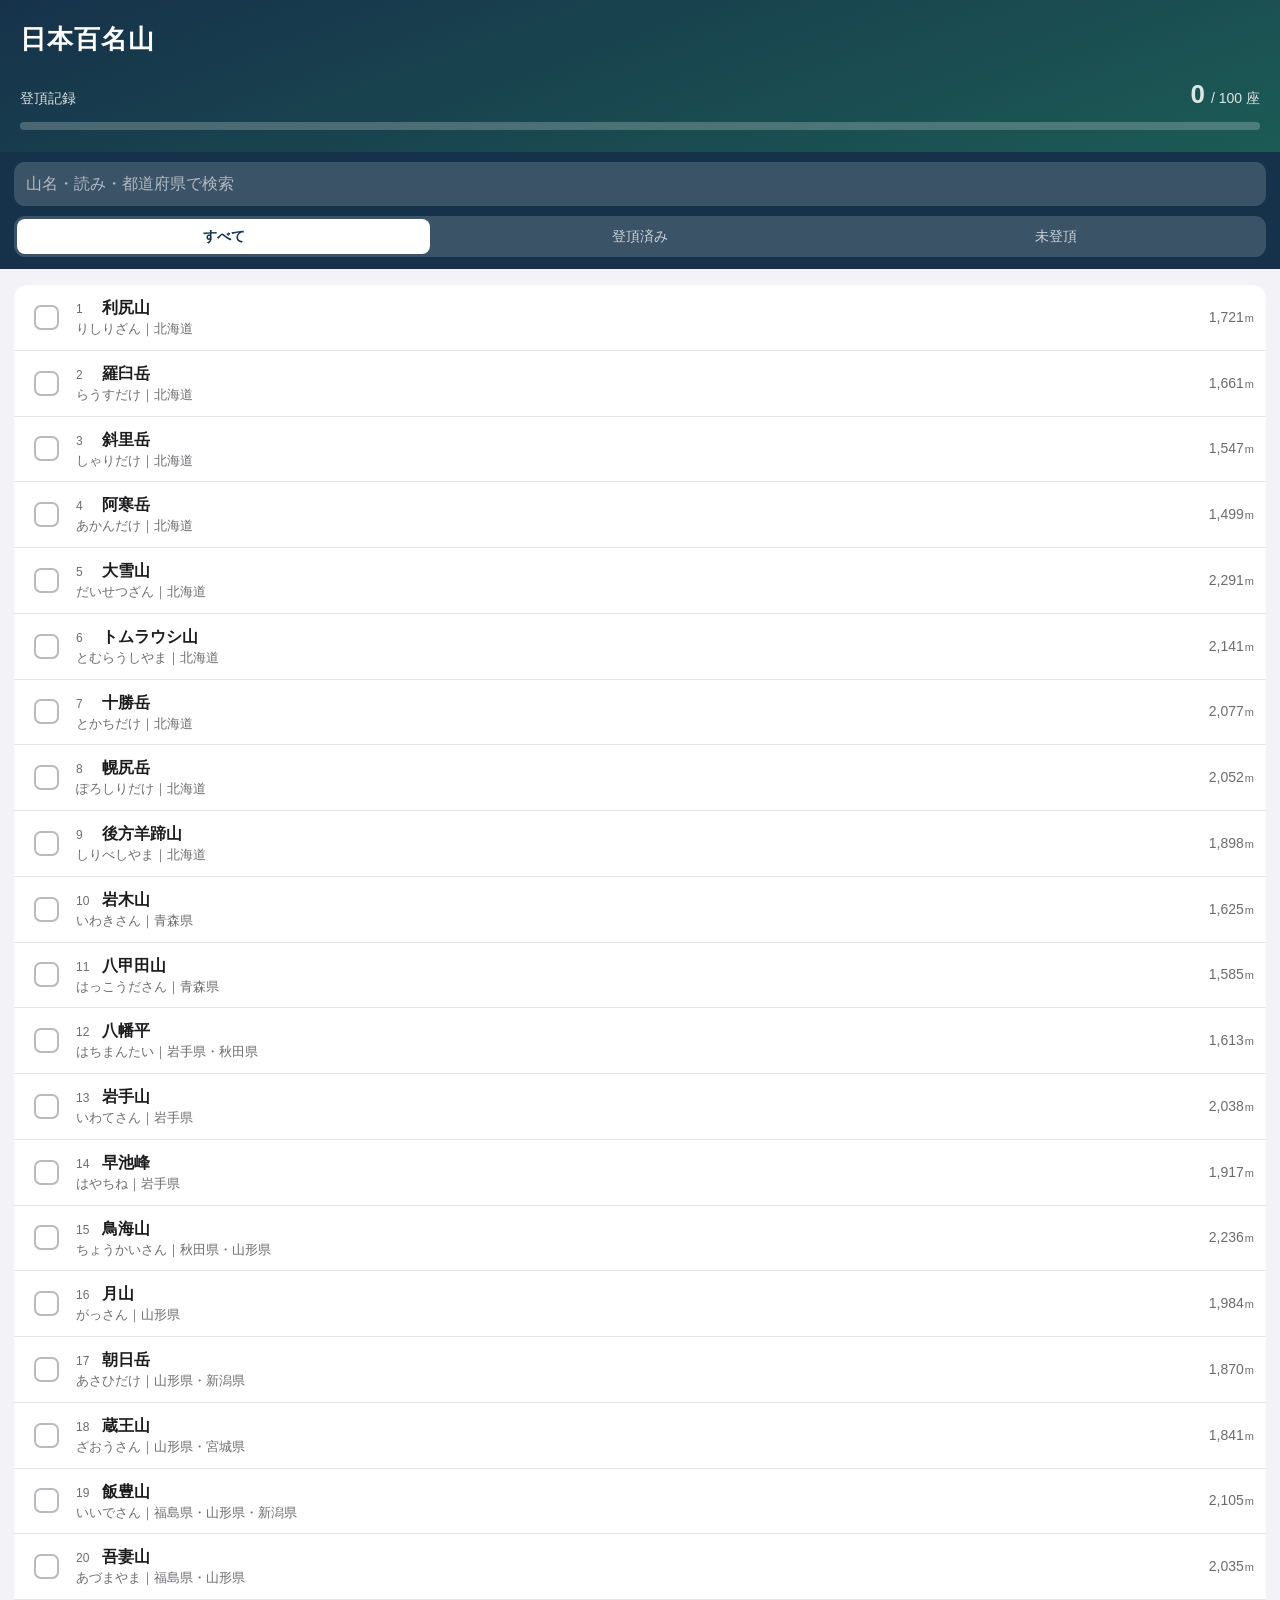
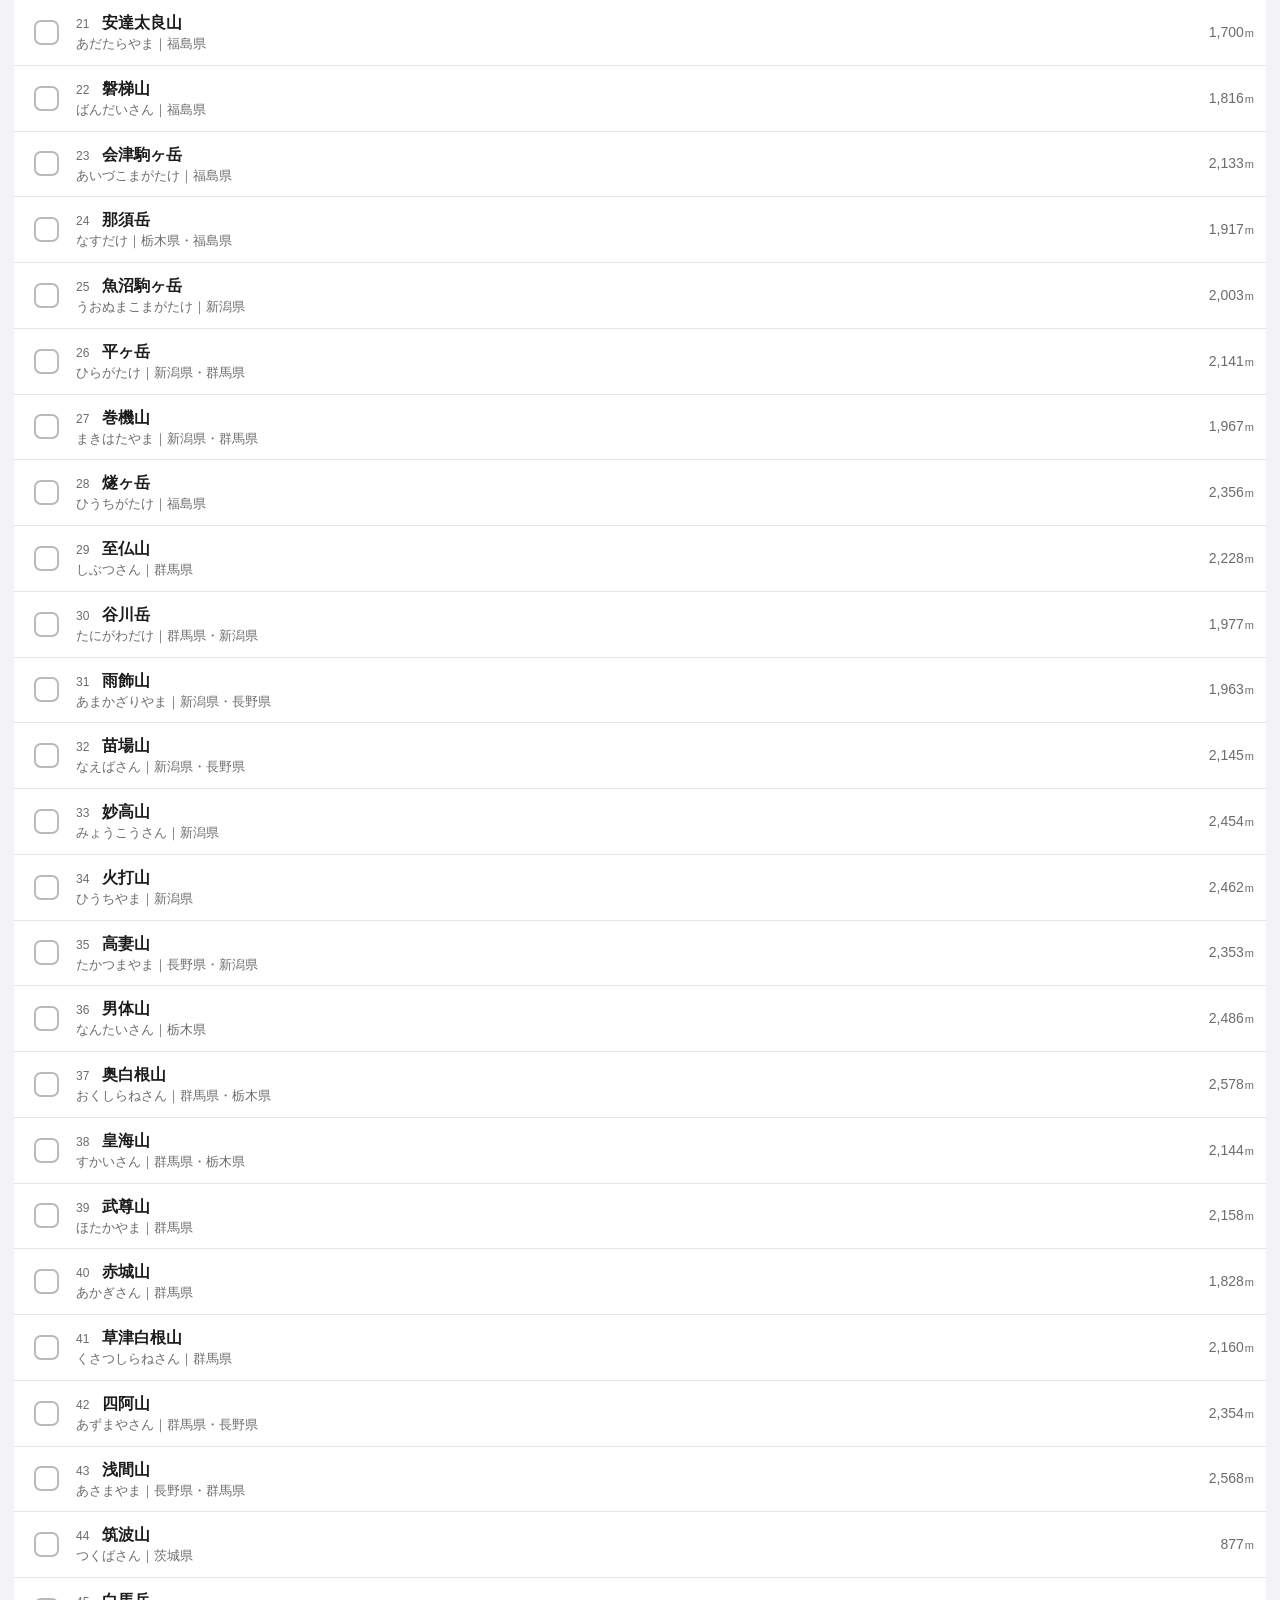
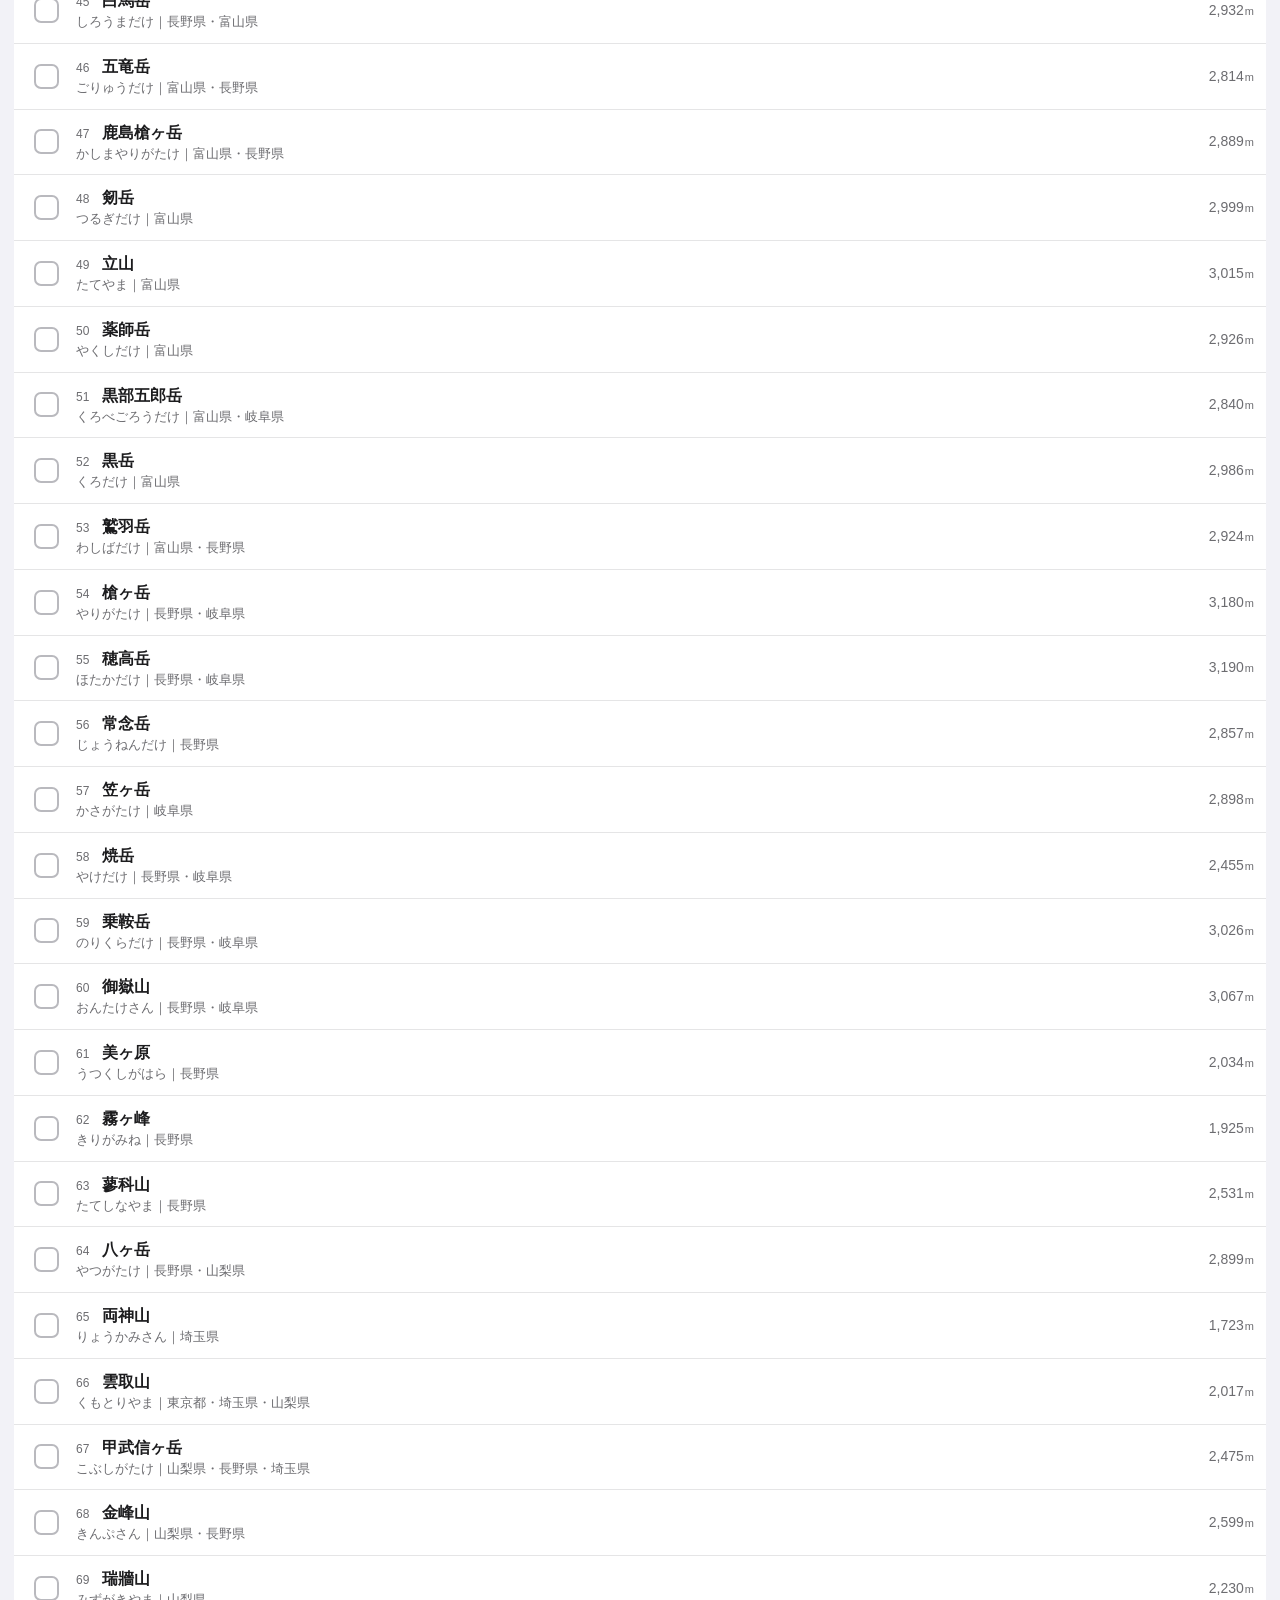
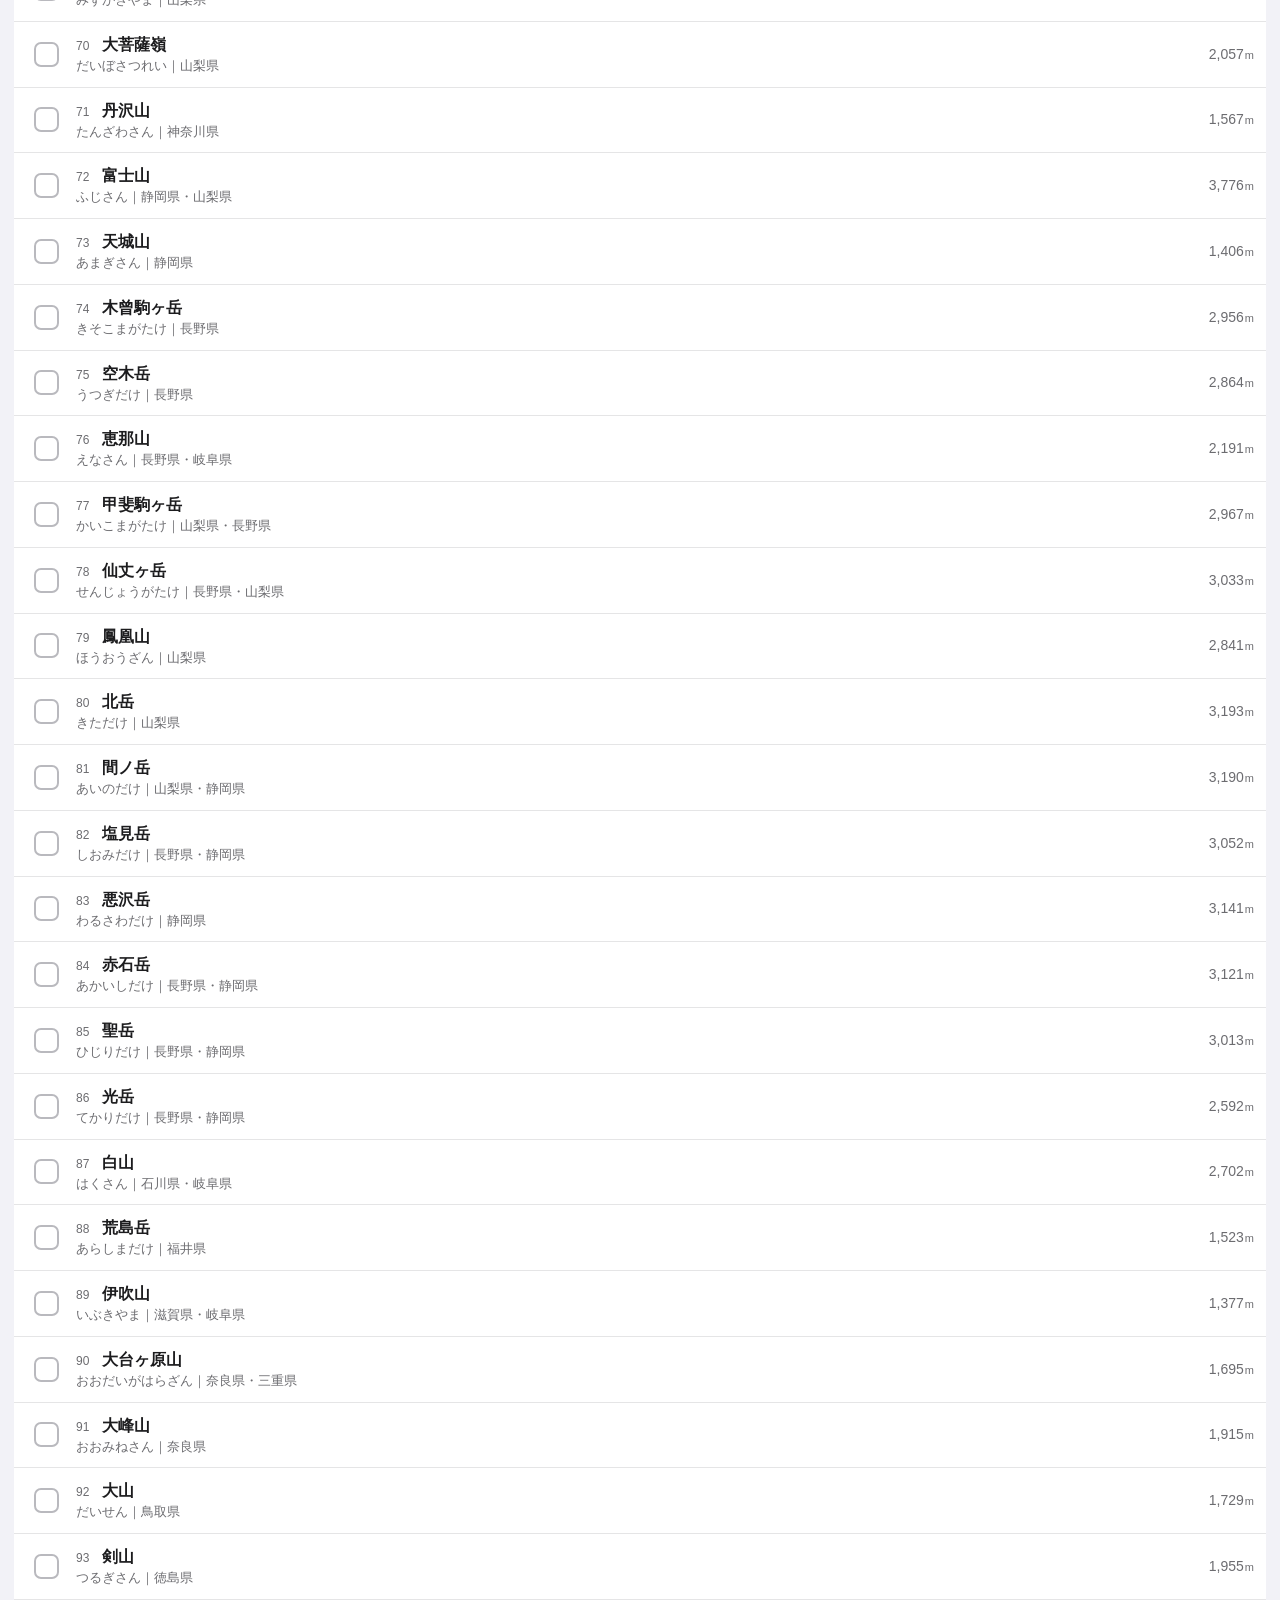
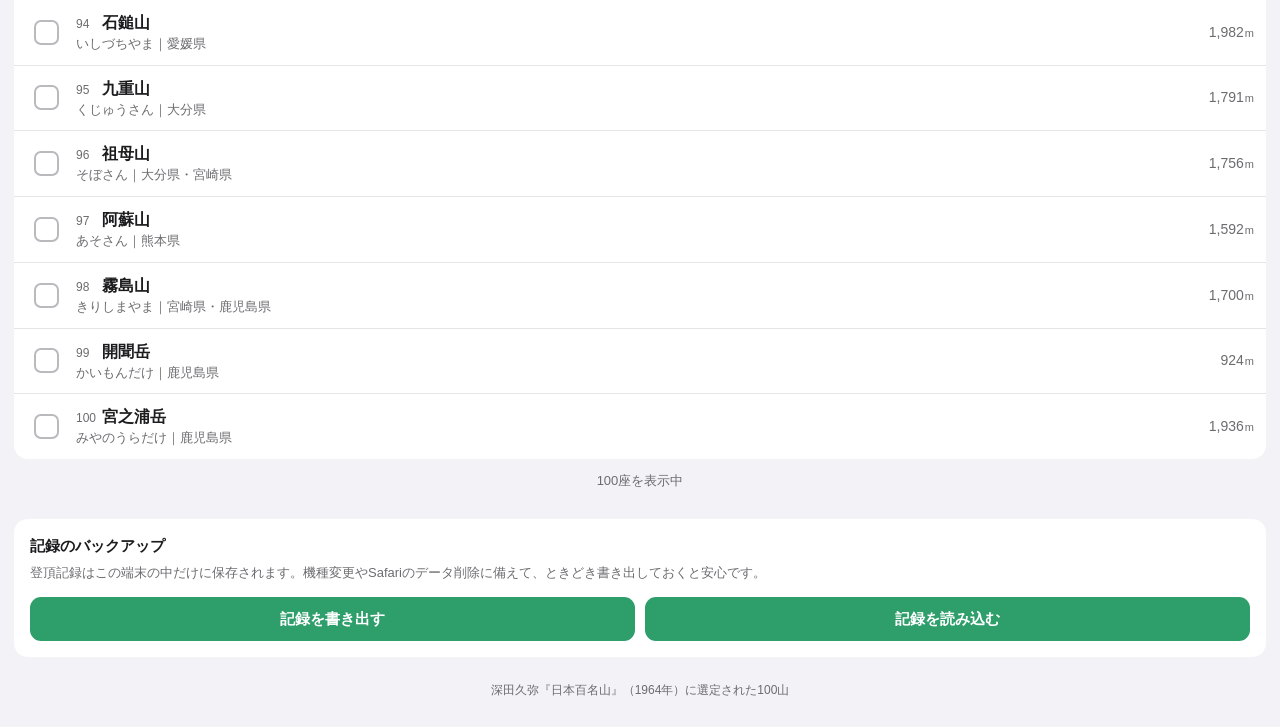
==== docs/index.html @ 5527e436 "Web版(PWA)を追加 — Windowsのみでビルド・iPhoneのホーム画面に追加可能 Mac/Xcodeなしで iPhone にインストールできるよう、iOS版と同等の機能を 持つ PWA を" ====
<!doctype html>
<html lang="ja">
<head>
<meta charset="utf-8">
<meta name="viewport" content="width=device-width, initial-scale=1, viewport-fit=cover">
<title>日本百名山</title>
<meta name="description" content="日本百名山の一覧と登頂記録">
<meta name="theme-color" content="#16324a">

<link rel="manifest" href="./manifest.webmanifest">
<link rel="icon" href="./icons/icon-192.png">
<link rel="apple-touch-icon" href="./icons/icon-180.png">
<meta name="apple-mobile-web-app-capable" content="yes">
<meta name="mobile-web-app-capable" content="yes">
<meta name="apple-mobile-web-app-status-bar-style" content="default">
<meta name="apple-mobile-web-app-title" content="百名山">

<link rel="stylesheet" href="./styles.css">
</head>
<body>

<header class="hero">
  <h1>日本百名山</h1>
  <div class="progress">
    <div class="progress-line">
      <span class="progress-label">登頂記録</span>
      <span class="progress-count"><strong id="visitedCount">0</strong> / <span id="totalCount">100</span> 座</span>
    </div>
    <div class="bar"><div class="bar-fill" id="barFill"></div></div>
  </div>
</header>

<div class="toolbar">
  <input type="search" id="search" placeholder="山名・読み・都道府県で検索" autocomplete="off" autocorrect="off" spellcheck="false" aria-label="検索">
  <div class="segmented" role="tablist" aria-label="表示の絞り込み">
    <button role="tab" data-filter="all" class="on" aria-selected="true">すべて</button>
    <button role="tab" data-filter="visited" aria-selected="false">登頂済み</button>
    <button role="tab" data-filter="unvisited" aria-selected="false">未登頂</button>
  </div>
</div>

<main>
  <ul id="list" class="list"></ul>
  <p id="empty" class="empty" hidden>該当する山がありません</p>
  <p id="count" class="count"></p>

  <section class="backup">
    <h2>記録のバックアップ</h2>
    <p>登頂記録はこの端末の中だけに保存されます。機種変更やSafariのデータ削除に備えて、ときどき書き出しておくと安心です。</p>
    <div class="backup-buttons">
      <button id="export" class="btn">記録を書き出す</button>
      <button id="importBtn" class="btn">記録を読み込む</button>
      <input type="file" id="importFile" accept="application/json,.json" hidden>
    </div>
  </section>

  <footer class="foot">深田久弥『日本百名山』（1964年）に選定された100山</footer>
</main>

<dialog id="detail" class="sheet">
  <div class="sheet-head">
    <h2 id="dName"></h2>
    <button id="dClose" class="close" aria-label="閉じる">✕</button>
  </div>
  <button id="dToggle" class="visit-toggle">
    <span class="box" aria-hidden="true"></span>
    <span class="visit-text">登頂済みにする</span>
  </button>
  <dl id="dInfo" class="info"></dl>
</dialog>

<script src="./app.js"></script>
</body>
</html>
---- docs/styles.css ----
:root {
  --navy: #16324a;
  --teal: #1c5b55;
  --green: #2e9e6b;
  --bg: #f2f2f7;
  --card: #ffffff;
  --text: #1c1c1e;
  --sub: #6c6c70;
  --line: rgba(60, 60, 67, 0.13);
  --safe-l: env(safe-area-inset-left);
  --safe-r: env(safe-area-inset-right);
}

@media (prefers-color-scheme: dark) {
  :root {
    --bg: #000000;
    --card: #1c1c1e;
    --text: #f2f2f7;
    --sub: #98989f;
    --line: rgba(84, 84, 88, 0.5);
  }
}

* { box-sizing: border-box; }

html { background: var(--navy); }

body {
  margin: 0;
  background: var(--bg);
  color: var(--text);
  font-family: -apple-system, BlinkMacSystemFont, "Hiragino Sans",
               "Hiragino Kaku Gothic ProN", "Yu Gothic", Meiryo, sans-serif;
  font-size: 16px;
  line-height: 1.5;
  -webkit-tap-highlight-color: transparent;
  -webkit-text-size-adjust: 100%;
}

button, input { font: inherit; color: inherit; }
button { cursor: pointer; }

/* ---------- ヘッダー ---------- */

.hero {
  background: linear-gradient(160deg, var(--navy), var(--teal));
  color: #fff;
  padding: 20px calc(20px + var(--safe-r)) 22px calc(20px + var(--safe-l));
}

.hero h1 {
  margin: 0 0 16px;
  font-size: 26px;
  font-weight: 700;
  letter-spacing: 0.04em;
}

.progress-line {
  display: flex;
  align-items: baseline;
  justify-content: space-between;
  margin-bottom: 8px;
}

.progress-label { font-size: 14px; opacity: 0.85; }
.progress-count { font-size: 14px; opacity: 0.85; font-variant-numeric: tabular-nums; }
.progress-count strong { font-size: 26px; font-weight: 700; opacity: 1; margin-right: 2px; }

.bar {
  height: 8px;
  border-radius: 99px;
  background: rgba(255, 255, 255, 0.22);
  overflow: hidden;
}

.bar-fill {
  height: 100%;
  width: 0;
  border-radius: 99px;
  background: #55d6a0;
  transition: width 0.35s ease;
}

/* ---------- 検索・絞り込み ---------- */

.toolbar {
  position: sticky;
  top: 0;
  z-index: 10;
  background: var(--navy);
  padding: 10px calc(14px + var(--safe-r)) 12px calc(14px + var(--safe-l));
  display: grid;
  gap: 10px;
}

#search {
  width: 100%;
  padding: 10px 12px;
  border: 0;
  border-radius: 11px;
  background: rgba(255, 255, 255, 0.16);
  color: #fff;
  -webkit-appearance: none;
  appearance: none;
}

#search::placeholder { color: rgba(255, 255, 255, 0.6); }
#search:focus { outline: 2px solid rgba(255, 255, 255, 0.5); }
#search::-webkit-search-cancel-button { filter: invert(1) opacity(0.7); }

.segmented {
  display: grid;
  grid-template-columns: repeat(3, 1fr);
  gap: 3px;
  padding: 3px;
  border-radius: 11px;
  background: rgba(255, 255, 255, 0.16);
}

.segmented button {
  padding: 7px 4px;
  border: 0;
  border-radius: 8px;
  background: transparent;
  color: rgba(255, 255, 255, 0.75);
  font-size: 14px;
  transition: background 0.15s, color 0.15s;
}

.segmented button.on {
  background: #fff;
  color: var(--navy);
  font-weight: 600;
}

/* ---------- 一覧 ---------- */

main {
  padding: 16px calc(14px + var(--safe-r)) calc(28px + env(safe-area-inset-bottom)) calc(14px + var(--safe-l));
}

.list {
  margin: 0;
  padding: 0;
  list-style: none;
  background: var(--card);
  border-radius: 14px;
  overflow: hidden;
}

.row {
  display: flex;
  align-items: center;
  gap: 10px;
  padding-left: 12px;
  border-top: 0.5px solid var(--line);
}

.row:first-child { border-top: 0; }

.check {
  flex: none;
  width: 40px;
  height: 44px;
  display: grid;
  place-items: center;
  border: 0;
  background: none;
  padding: 0;
}

.check .box {
  width: 25px;
  height: 25px;
  border-radius: 7px;
  border: 2px solid #b9b9be;
  transition: background 0.15s, border-color 0.15s;
}

.check[aria-pressed="true"] .box {
  background: var(--green) url("data:image/svg+xml,%3Csvg xmlns='http://www.w3.org/2000/svg' viewBox='0 0 24 24' fill='none' stroke='white' stroke-width='3.4' stroke-linecap='round' stroke-linejoin='round'%3E%3Cpath d='M4.5 12.5l5 5 10-10'/%3E%3C/svg%3E") center / 17px no-repeat;
  border-color: var(--green);
}

.info-btn {
  flex: 1;
  min-width: 0;
  display: flex;
  align-items: center;
  gap: 10px;
  padding: 11px 12px 11px 0;
  border: 0;
  background: none;
  text-align: left;
}

.info-btn:active { background: var(--line); }

.names { flex: 1; min-width: 0; }

.name {
  font-size: 16px;
  font-weight: 600;
  white-space: nowrap;
  overflow: hidden;
  text-overflow: ellipsis;
}

.no {
  display: inline-block;
  min-width: 2.2em;
  color: var(--sub);
  font-size: 12px;
  font-weight: 400;
  font-variant-numeric: tabular-nums;
}

.sub {
  font-size: 12.5px;
  color: var(--sub);
  white-space: nowrap;
  overflow: hidden;
  text-overflow: ellipsis;
}

.elev {
  flex: none;
  font-size: 14px;
  color: var(--sub);
  font-variant-numeric: tabular-nums;
}

.elev small { font-size: 11px; margin-left: 1px; }

.row.done .name { color: var(--green); }

.count, .empty {
  margin: 12px 4px 0;
  font-size: 13px;
  color: var(--sub);
  text-align: center;
}

/* ---------- バックアップ ---------- */

.backup {
  margin-top: 28px;
  padding: 16px;
  background: var(--card);
  border-radius: 14px;
}

.backup h2 { margin: 0 0 6px; font-size: 15px; }
.backup p { margin: 0 0 14px; font-size: 13px; color: var(--sub); }

.backup-buttons { display: flex; gap: 10px; flex-wrap: wrap; }

.btn {
  flex: 1;
  min-width: 140px;
  padding: 11px 14px;
  border: 0;
  border-radius: 11px;
  background: var(--green);
  color: #fff;
  font-size: 15px;
  font-weight: 600;
}

.btn:active { opacity: 0.75; }

.foot {
  margin: 24px 4px 0;
  font-size: 12px;
  color: var(--sub);
  text-align: center;
}

/* ---------- 詳細シート ---------- */

.sheet {
  width: min(440px, calc(100vw - 32px));
  padding: 20px;
  border: 0;
  border-radius: 18px;
  background: var(--card);
  color: var(--text);
}

.sheet::backdrop { background: rgba(0, 0, 0, 0.45); }

.sheet-head {
  display: flex;
  align-items: flex-start;
  gap: 12px;
  margin-bottom: 16px;
}

.sheet-head h2 { margin: 0; font-size: 22px; flex: 1; }

.close {
  flex: none;
  width: 32px;
  height: 32px;
  border: 0;
  border-radius: 50%;
  background: var(--line);
  color: var(--sub);
  font-size: 14px;
  line-height: 1;
}

.visit-toggle {
  width: 100%;
  display: flex;
  align-items: center;
  gap: 10px;
  padding: 13px 14px;
  margin-bottom: 18px;
  border: 2px solid var(--line);
  border-radius: 12px;
  background: none;
  font-size: 16px;
  font-weight: 600;
}

.visit-toggle .box {
  width: 25px;
  height: 25px;
  flex: none;
  border-radius: 7px;
  border: 2px solid #b9b9be;
}

.visit-toggle[aria-pressed="true"] {
  border-color: var(--green);
  color: var(--green);
}

.visit-toggle[aria-pressed="true"] .box {
  background: var(--green) url("data:image/svg+xml,%3Csvg xmlns='http://www.w3.org/2000/svg' viewBox='0 0 24 24' fill='none' stroke='white' stroke-width='3.4' stroke-linecap='round' stroke-linejoin='round'%3E%3Cpath d='M4.5 12.5l5 5 10-10'/%3E%3C/svg%3E") center / 17px no-repeat;
  border-color: var(--green);
}

.info { margin: 0; }

.info div {
  display: flex;
  justify-content: space-between;
  gap: 16px;
  padding: 10px 0;
  border-top: 0.5px solid var(--line);
}

.info dt { color: var(--sub); font-size: 14px; flex: none; }
.info dd { margin: 0; text-align: right; font-size: 15px; }
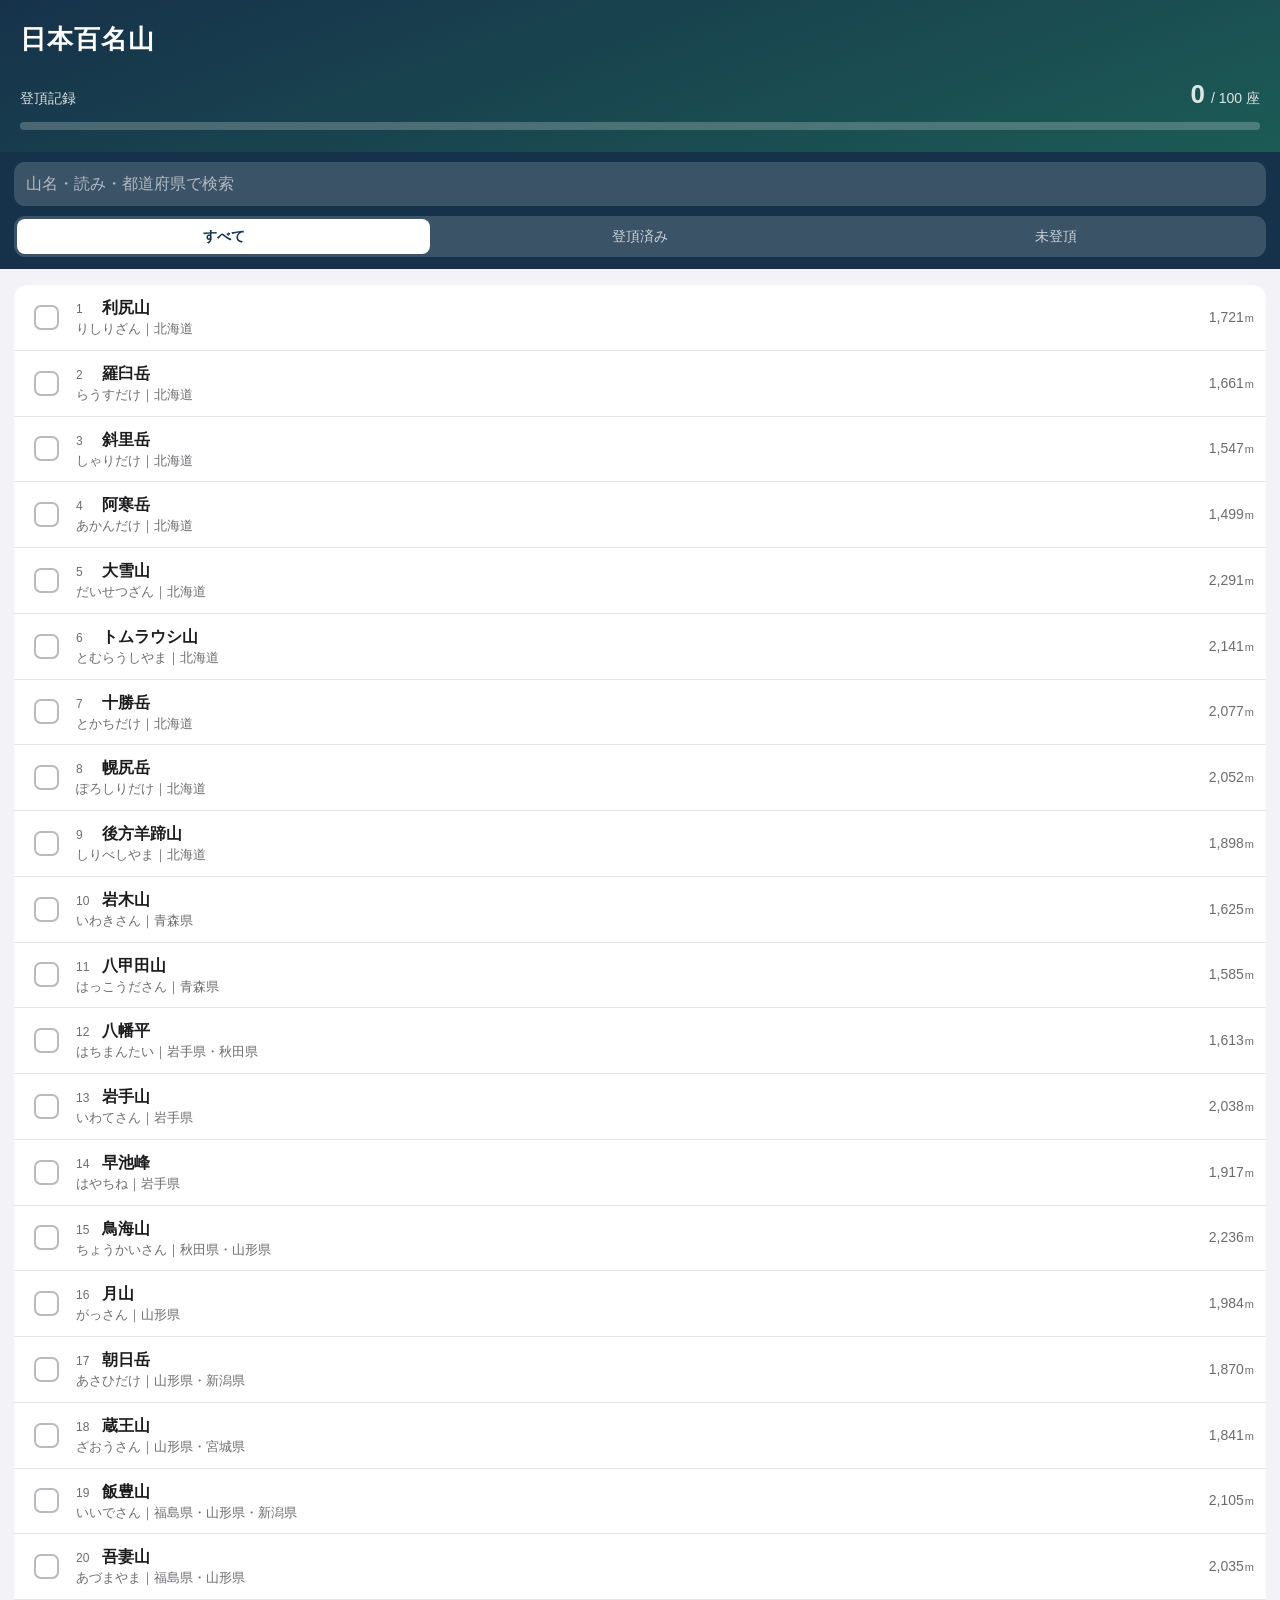
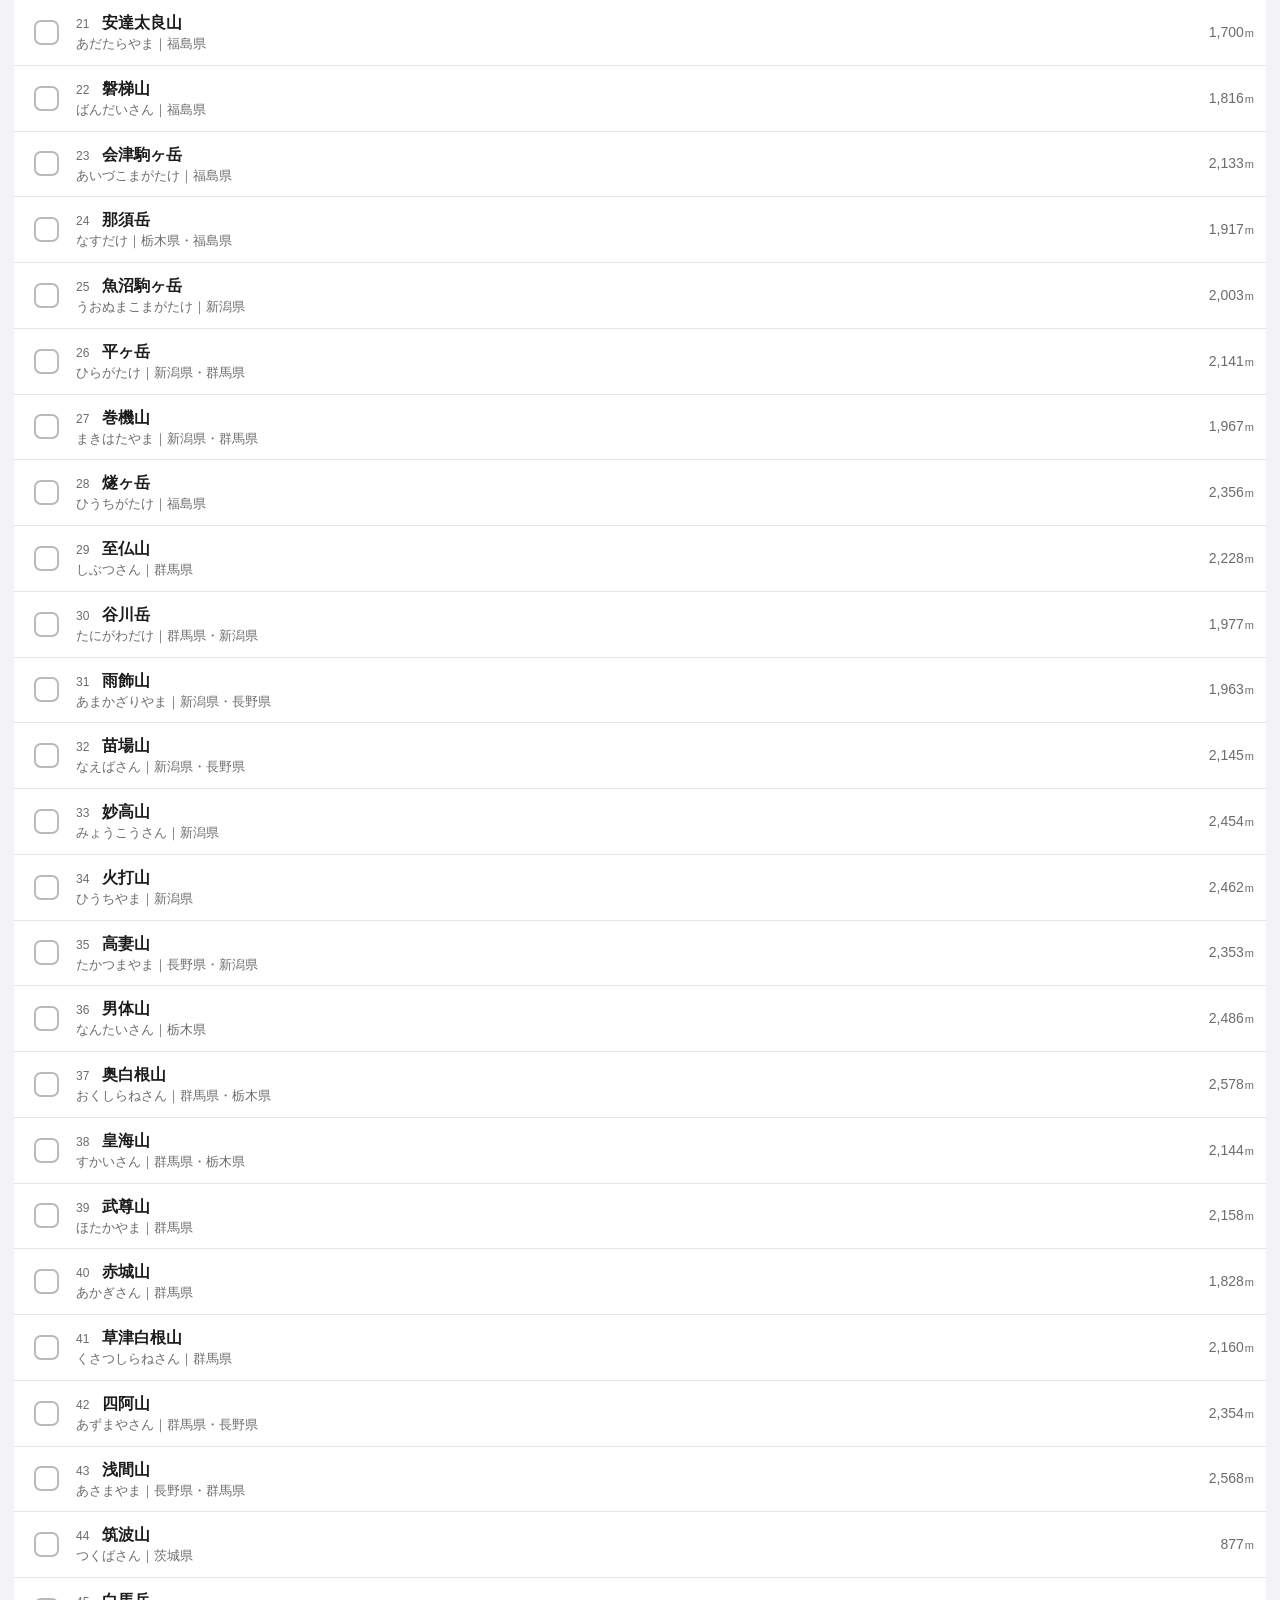
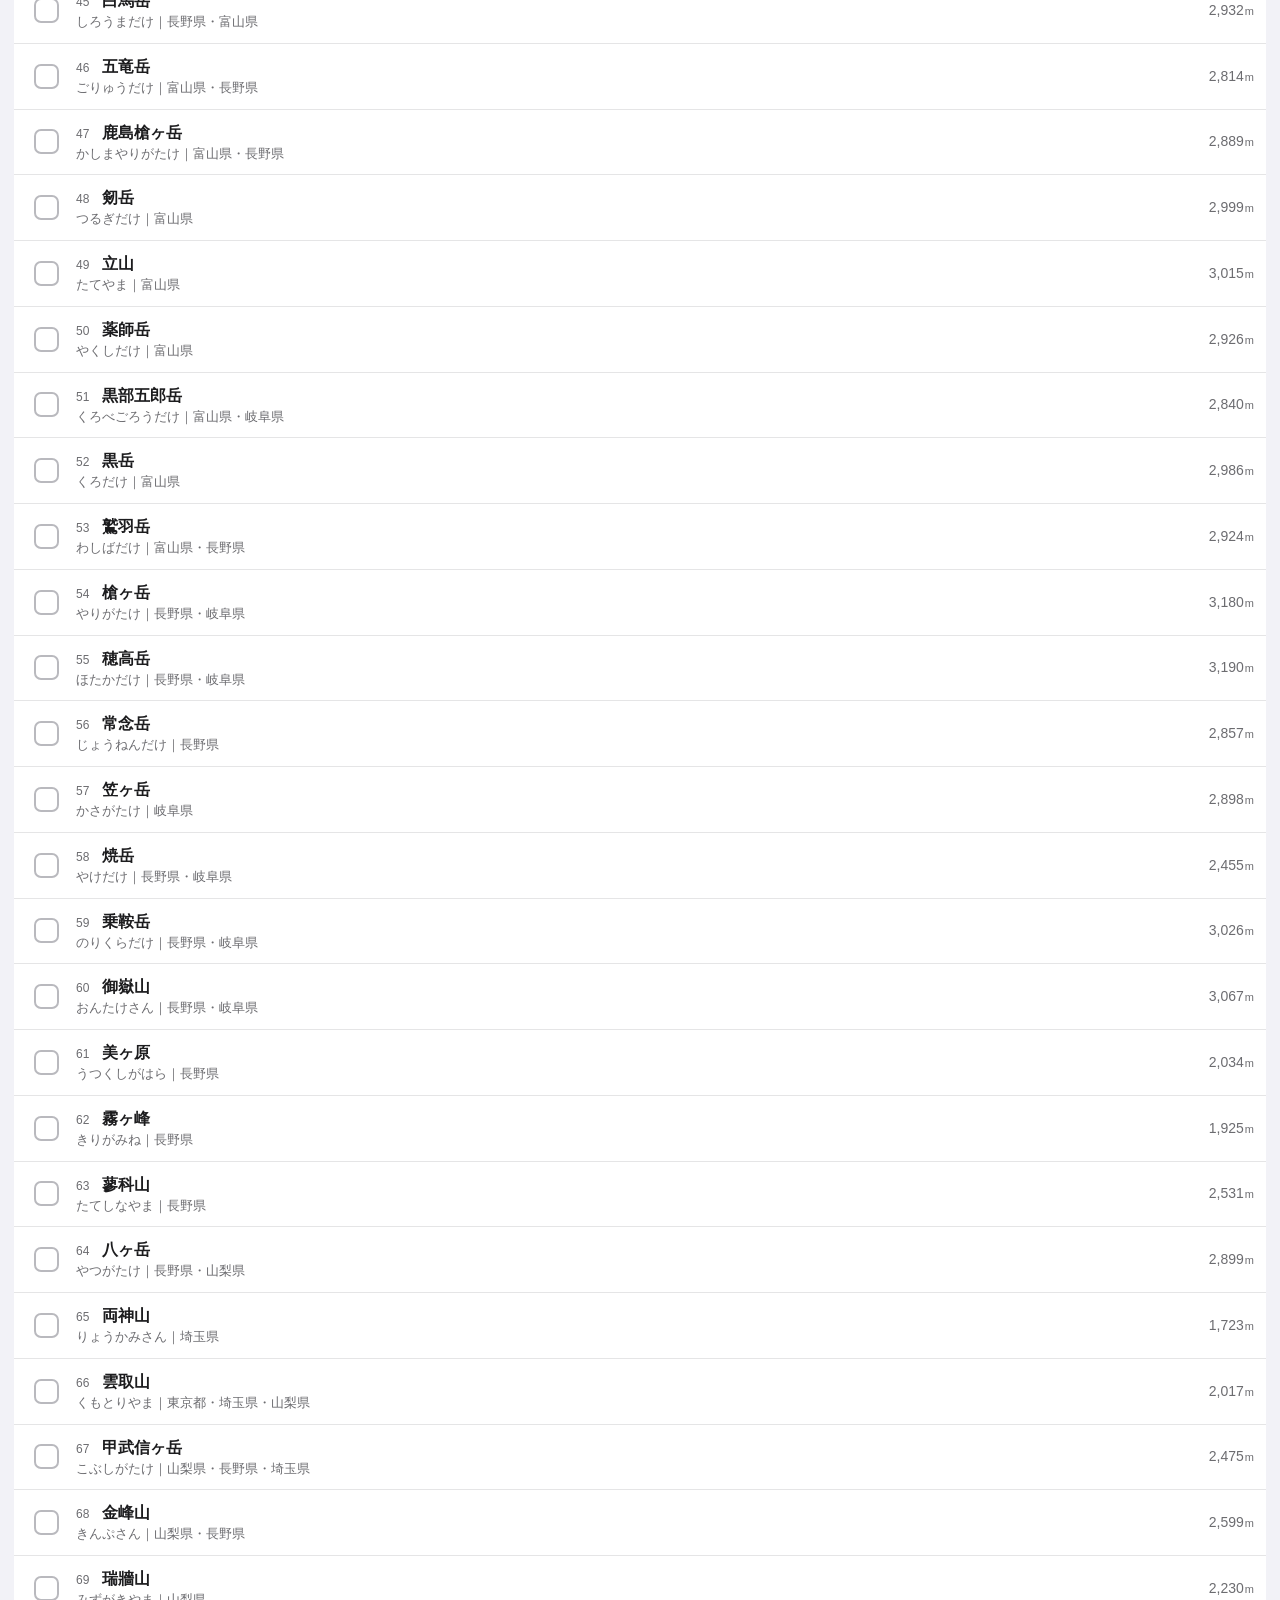
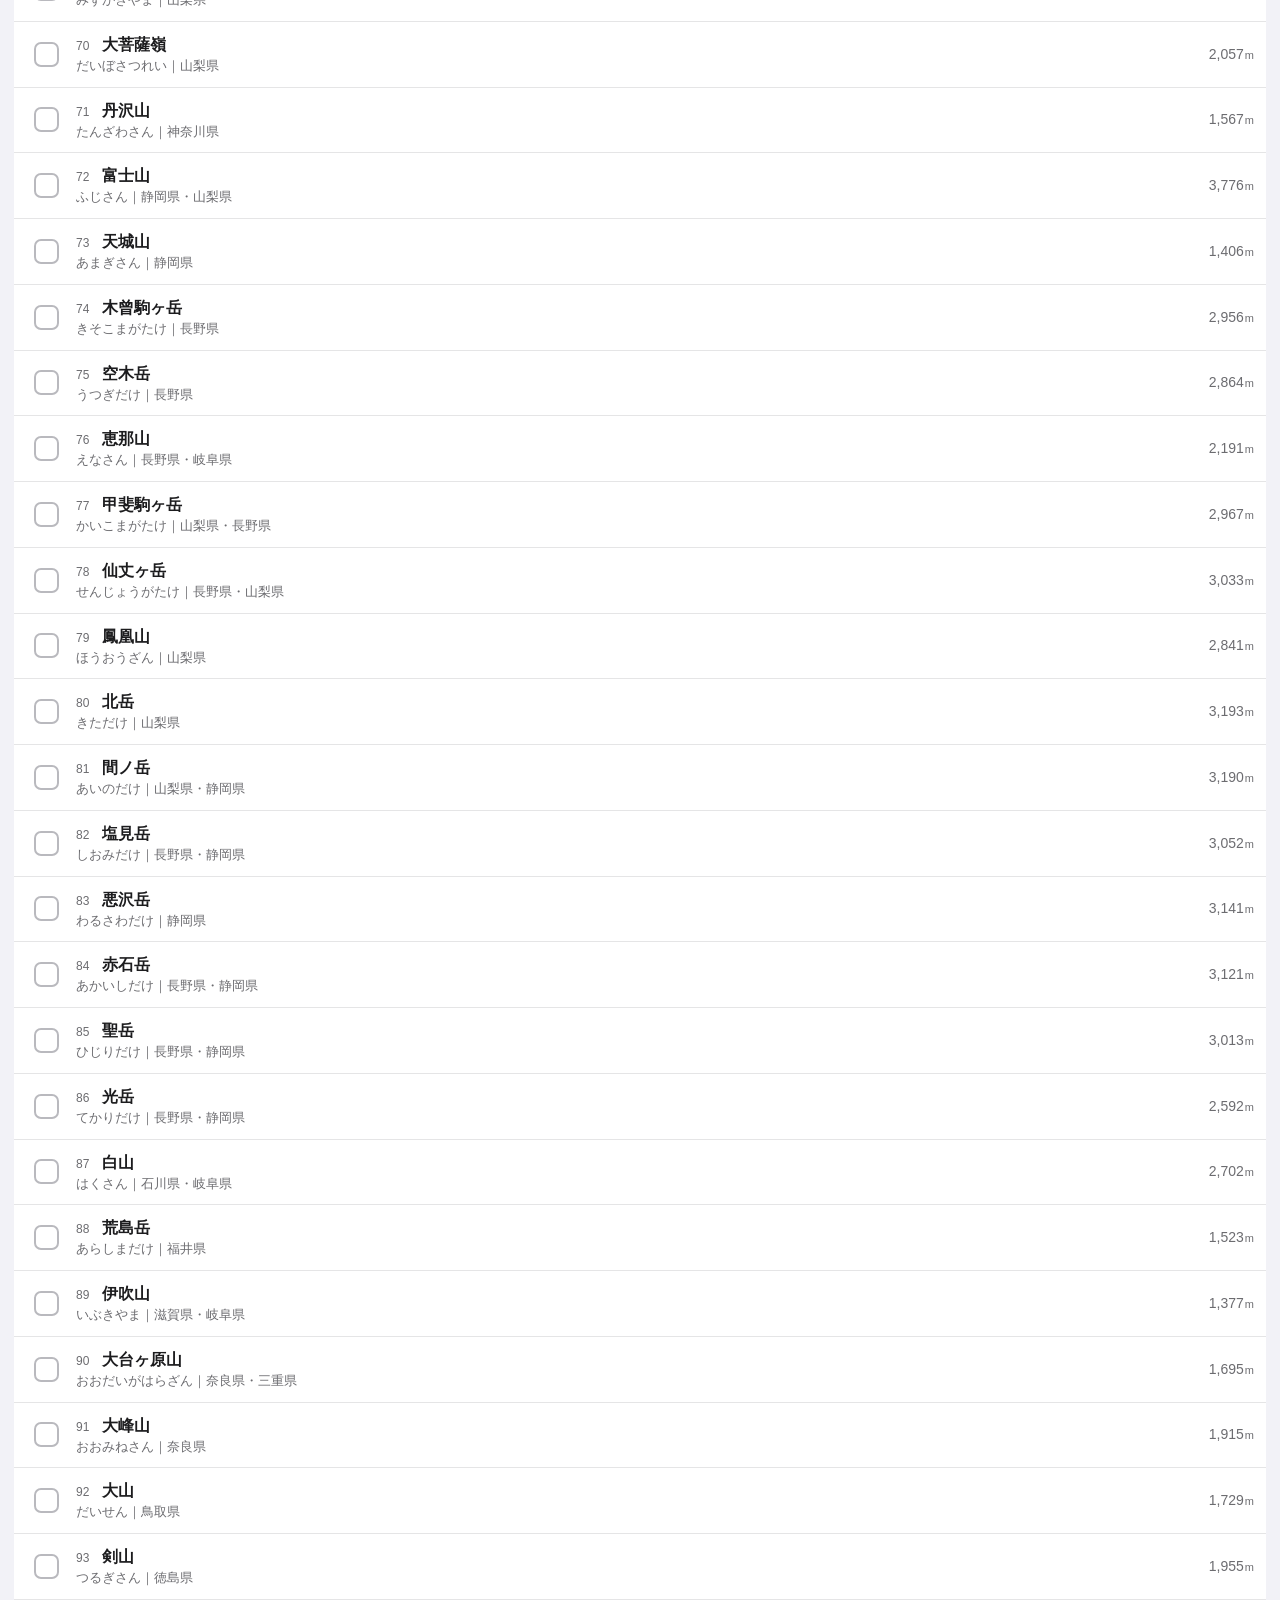
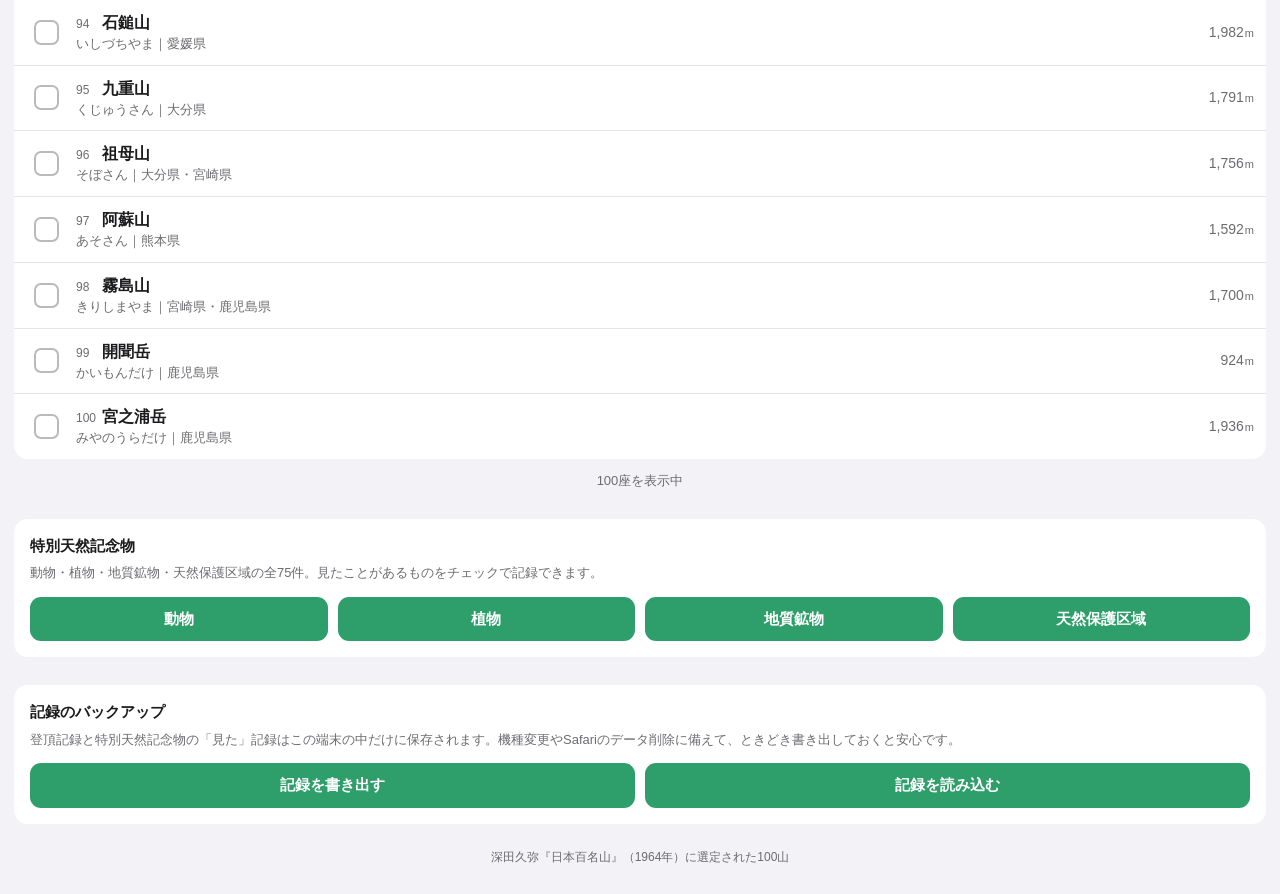
==== commit 8c3b33fd: "特別天然記念物のページを追加（区分ごとに4ページ・「見た」チェック記録付き） - 動物・植物・地質鉱物・天然保護区域の区分ごとにページを分割   （monuments-animals/plants/g" ====
--- a/docs/index.html
+++ b/docs/index.html
@@ -45,8 +45,19 @@
   <p id="count" class="count"></p>
 
   <section class="backup">
+    <h2>特別天然記念物</h2>
+    <p>動物・植物・地質鉱物・天然保護区域の全75件。見たことがあるものをチェックで記録できます。</p>
+    <div class="backup-buttons">
+      <a class="btn link-btn" href="./monuments-animals.html">動物</a>
+      <a class="btn link-btn" href="./monuments-plants.html">植物</a>
+      <a class="btn link-btn" href="./monuments-geology.html">地質鉱物</a>
+      <a class="btn link-btn" href="./monuments-areas.html">天然保護区域</a>
+    </div>
+  </section>
+
+  <section class="backup">
     <h2>記録のバックアップ</h2>
-    <p>登頂記録はこの端末の中だけに保存されます。機種変更やSafariのデータ削除に備えて、ときどき書き出しておくと安心です。</p>
+    <p>登頂記録と特別天然記念物の「見た」記録はこの端末の中だけに保存されます。機種変更やSafariのデータ削除に備えて、ときどき書き出しておくと安心です。</p>
     <div class="backup-buttons">
       <button id="export" class="btn">記録を書き出す</button>
       <button id="importBtn" class="btn">記録を読み込む</button>
--- a/docs/styles.css
+++ b/docs/styles.css
@@ -55,6 +55,43 @@
   letter-spacing: 0.04em;
 }
 
+.back {
+  display: inline-block;
+  margin-bottom: 10px;
+  color: rgba(255, 255, 255, 0.85);
+  font-size: 13px;
+  text-decoration: none;
+}
+
+.back:active { opacity: 0.6; }
+
+/* 区分タブ（特別天然記念物のページ間リンク） */
+.cats {
+  display: grid;
+  grid-template-columns: repeat(4, 1fr);
+  gap: 3px;
+  padding: 3px;
+  margin-bottom: 16px;
+  border-radius: 11px;
+  background: rgba(255, 255, 255, 0.16);
+}
+
+.cats a {
+  padding: 7px 2px;
+  border-radius: 8px;
+  color: rgba(255, 255, 255, 0.75);
+  font-size: 13px;
+  text-align: center;
+  text-decoration: none;
+  white-space: nowrap;
+}
+
+.cats a.on {
+  background: #fff;
+  color: var(--navy);
+  font-weight: 600;
+}
+
 .progress-line {
   display: flex;
   align-items: baseline;
@@ -354,3 +391,18 @@
 
 .info dt { color: var(--sub); font-size: 14px; flex: none; }
 .info dd { margin: 0; text-align: right; font-size: 15px; }
+
+.sheet .note {
+  margin: 12px 0 0;
+  padding-top: 10px;
+  border-top: 0.5px solid var(--line);
+  font-size: 14px;
+  color: var(--sub);
+}
+
+/* ページへのリンクボタン（.btn の <a> 版） */
+.link-btn {
+  display: block;
+  text-align: center;
+  text-decoration: none;
+}
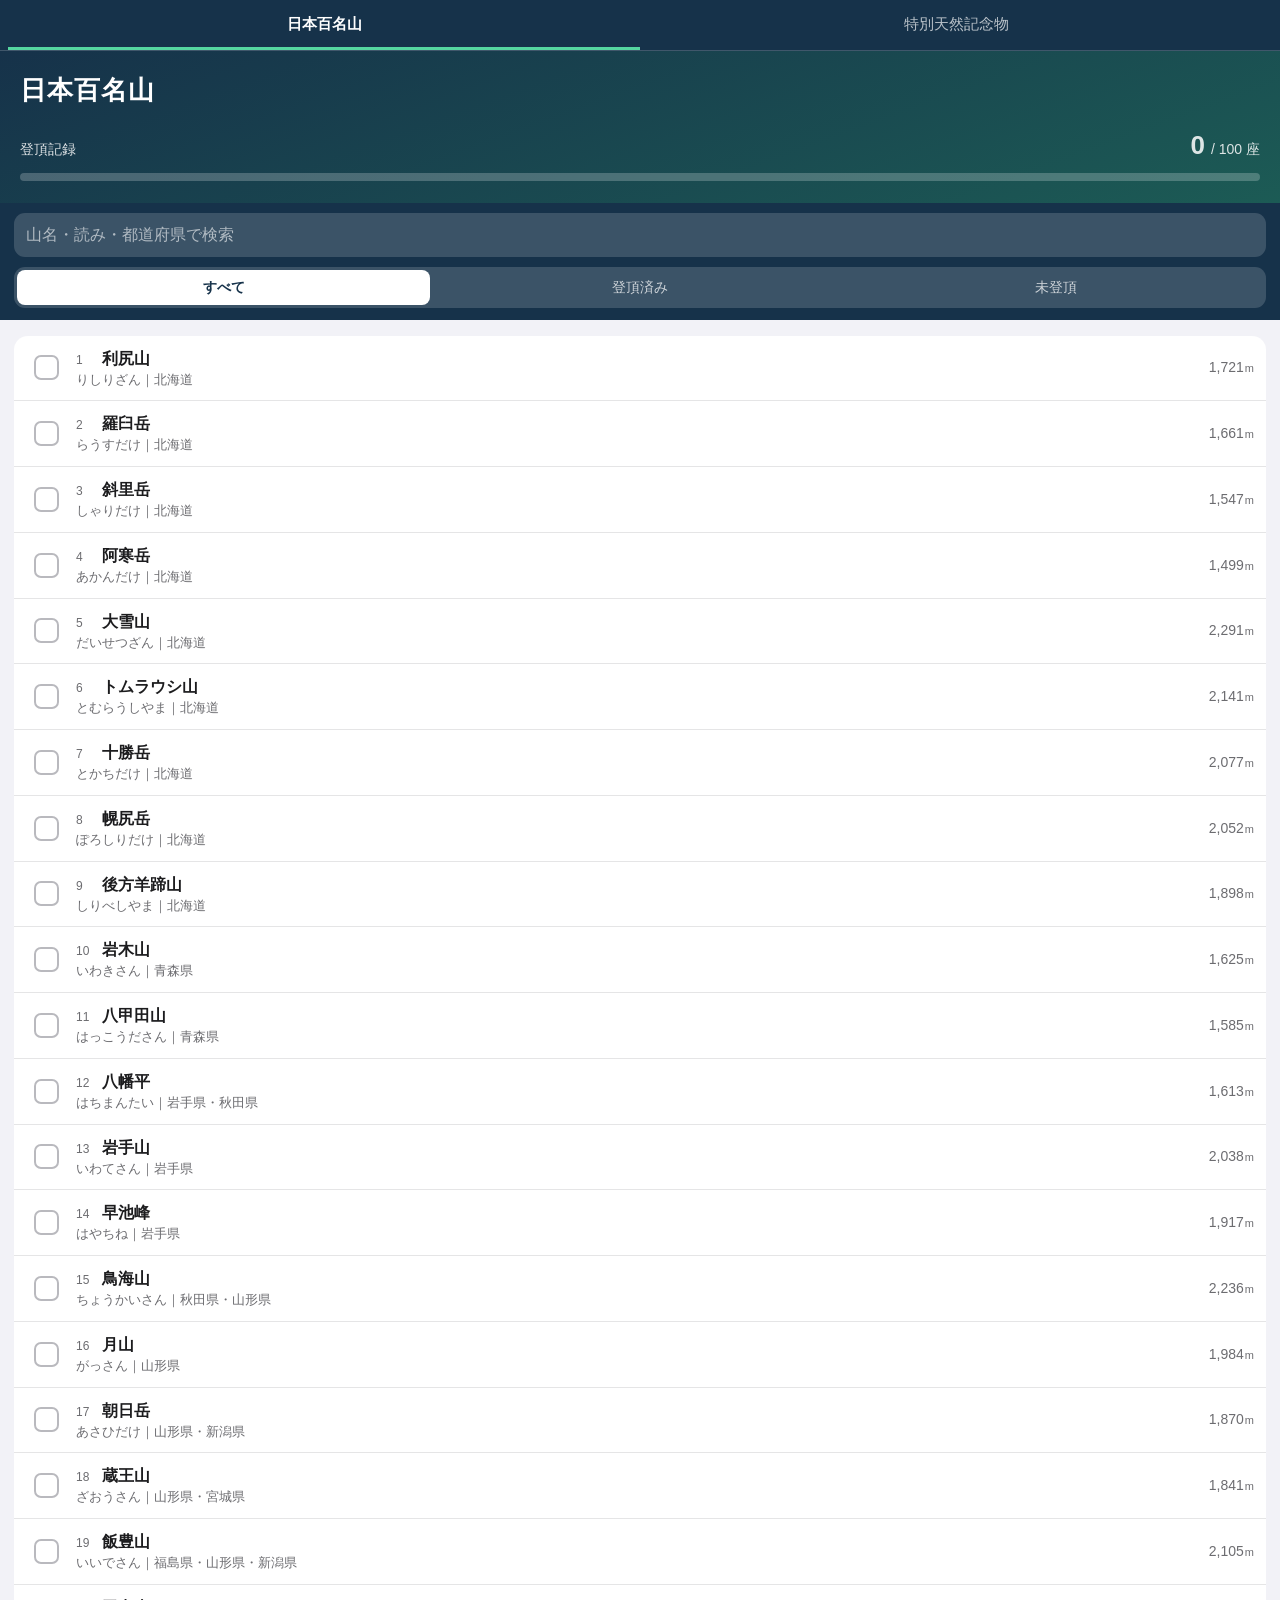
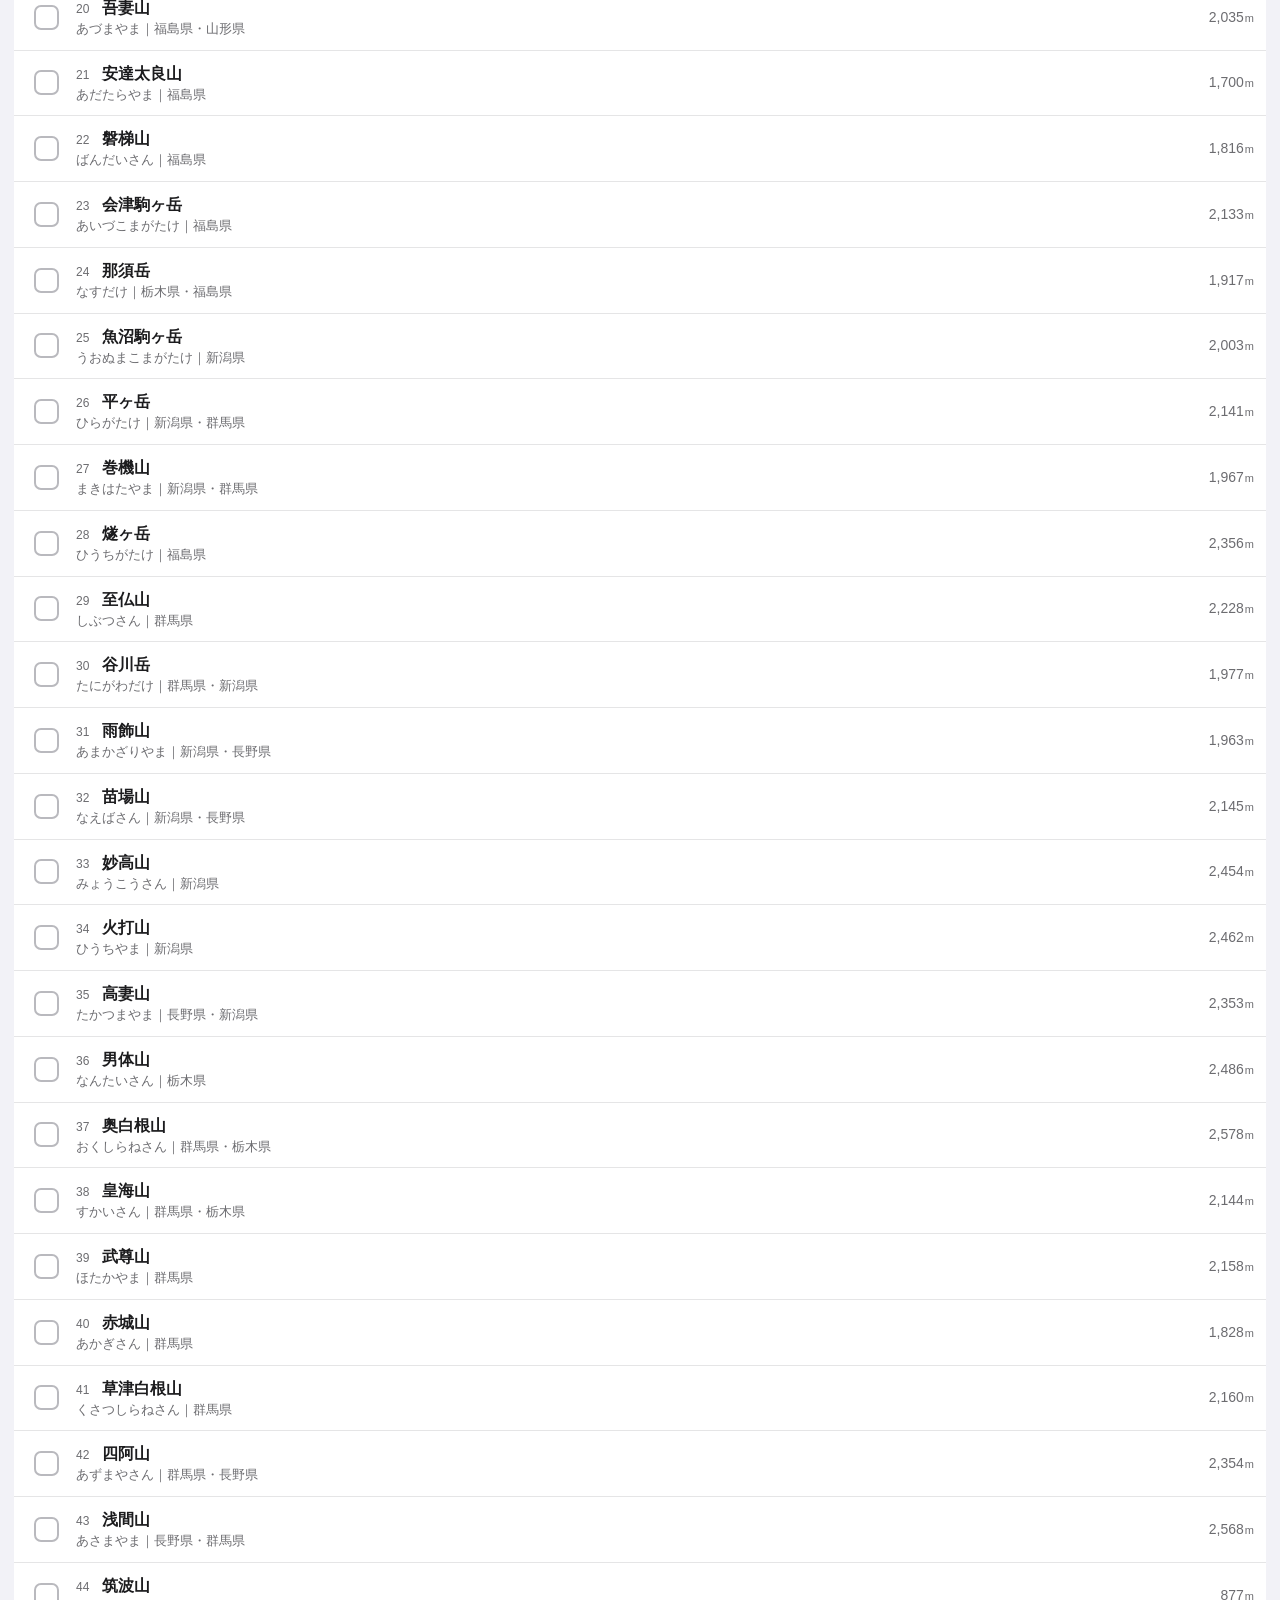
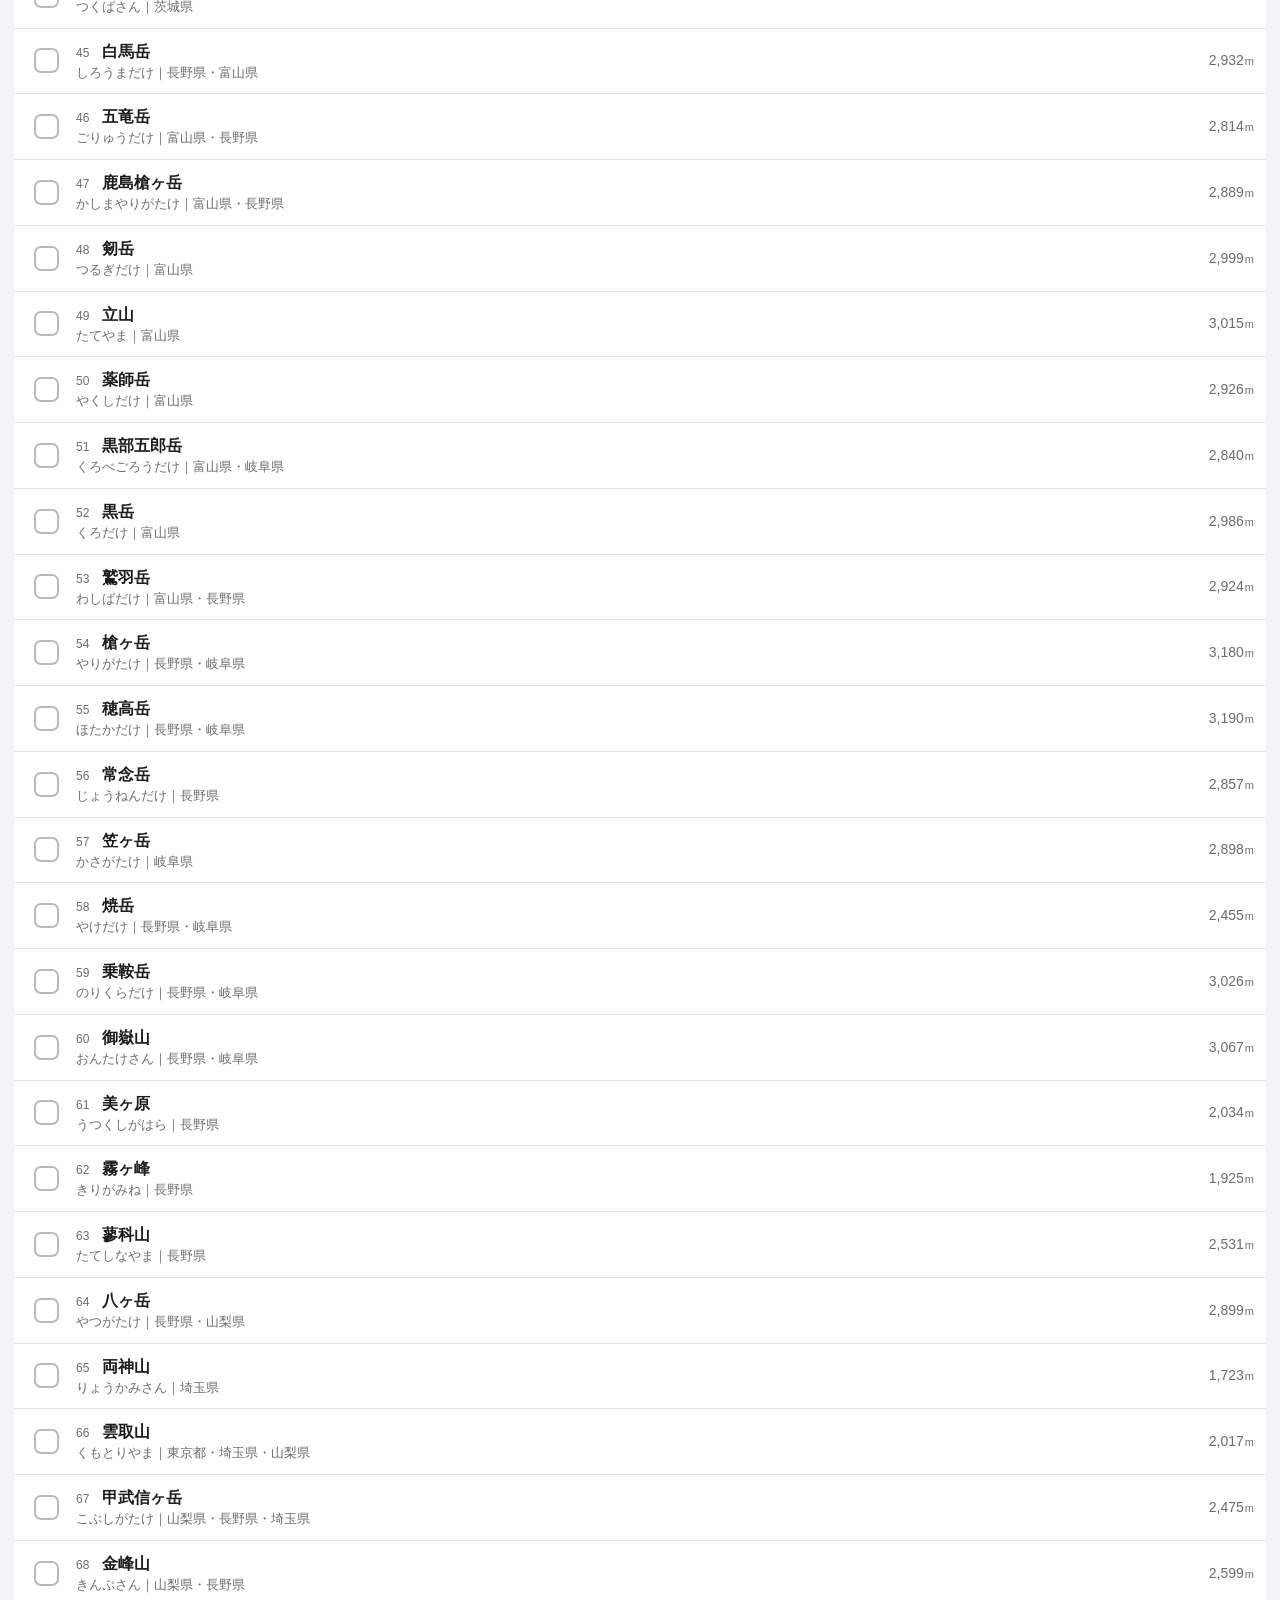
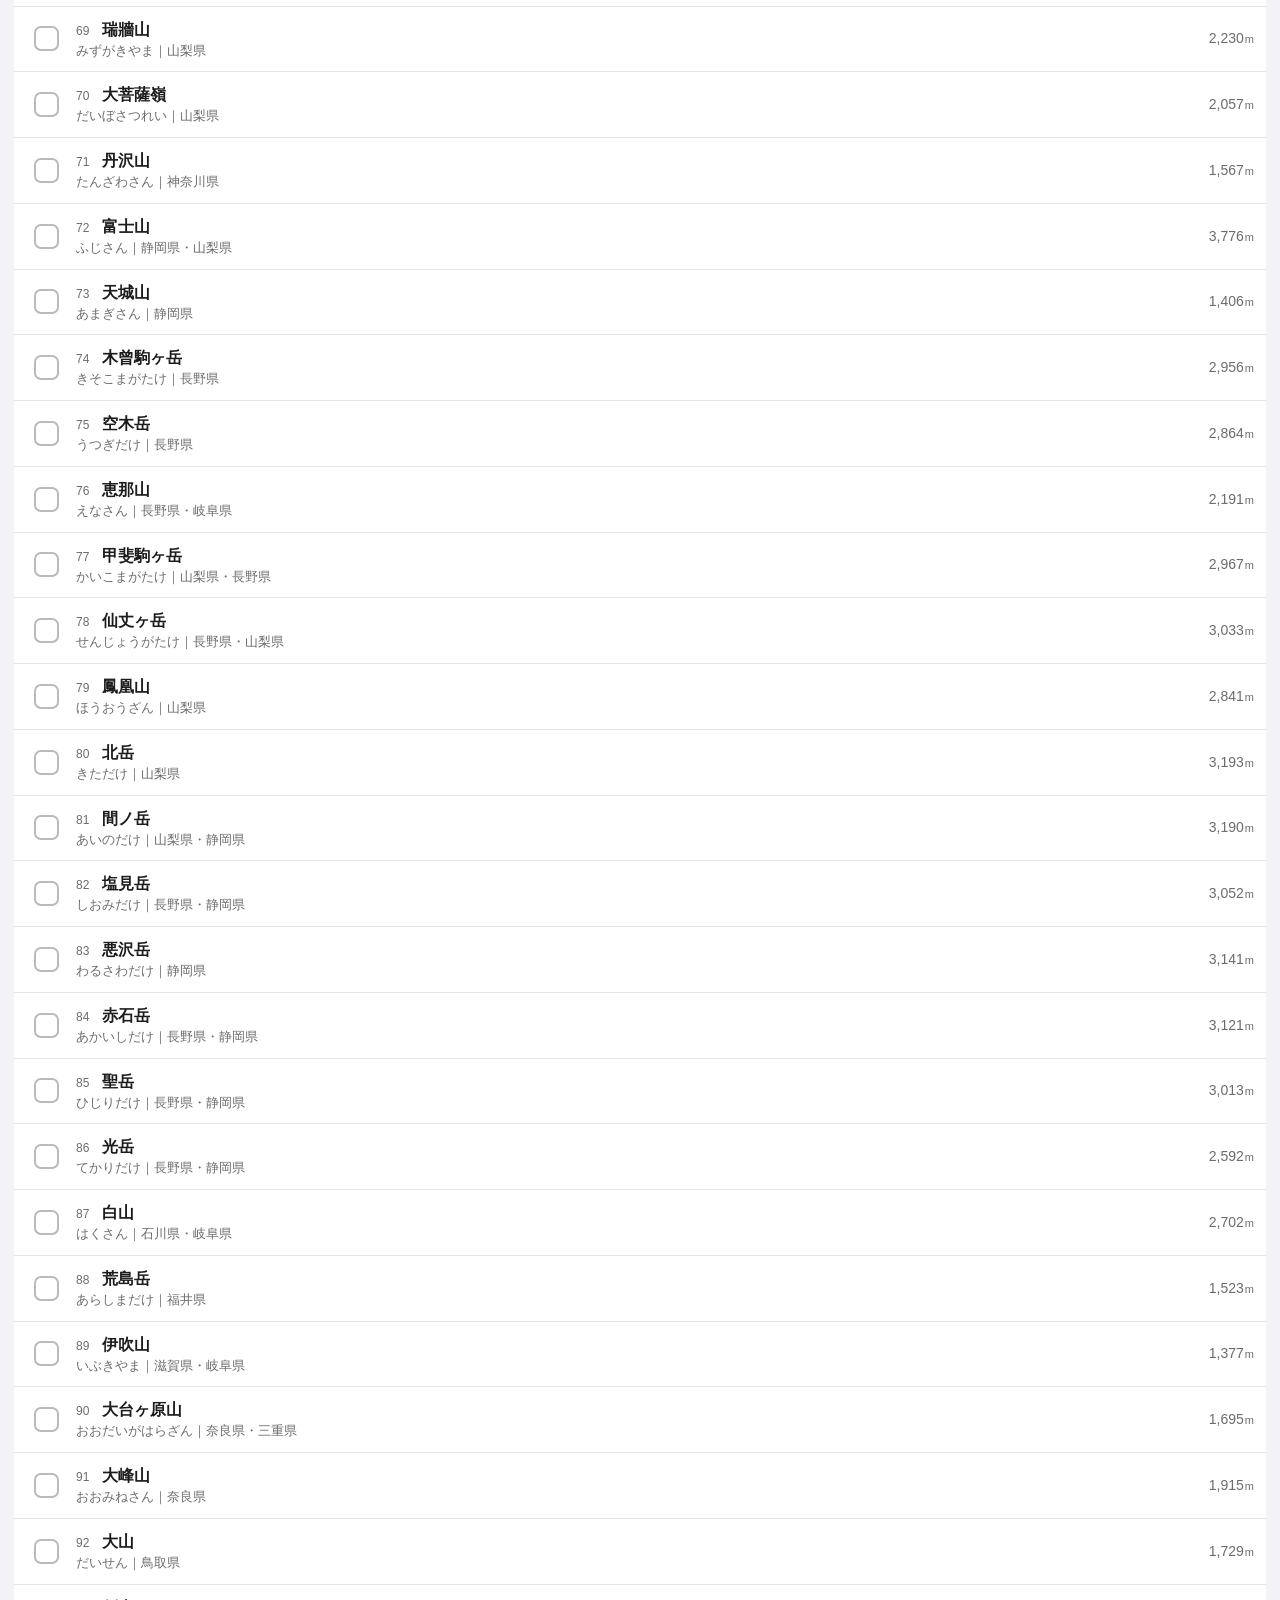
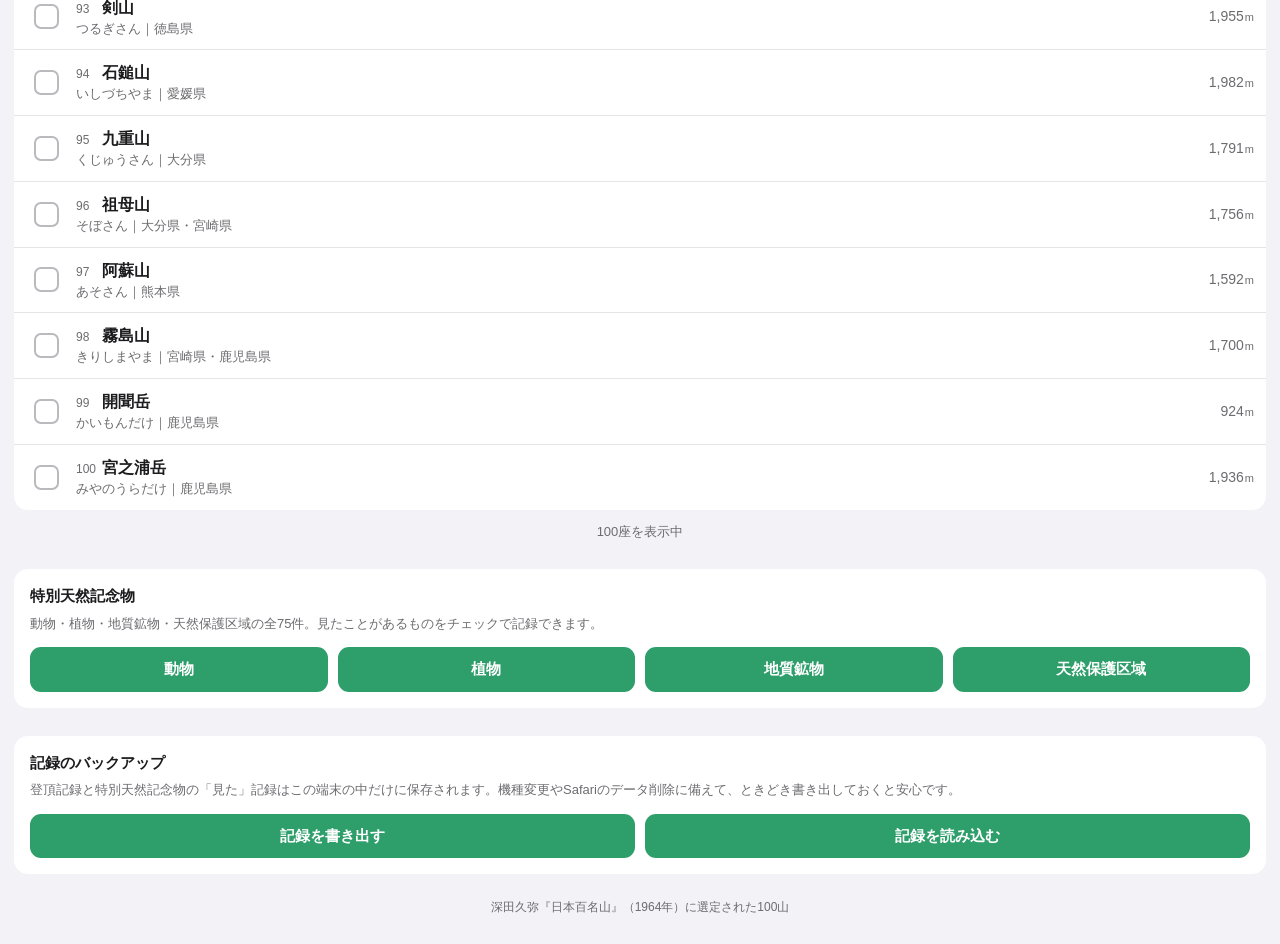
==== commit f24a6c03: "サイト上部に百名山⇄特別天然記念物の切り替えナビを追加 - 全ページ共通のヘッダー上部にタブを追加し、現在地を下線で表示 - 記念物ページの「← 日本百名山」戻りリンクは切り替えナビに統合して削除 -" ====
--- a/docs/index.html
+++ b/docs/index.html
@@ -18,6 +18,11 @@
 <link rel="stylesheet" href="./styles.css">
 </head>
 <body>
+
+<nav class="site-nav" aria-label="ページの切り替え">
+  <a href="./index.html" class="on" aria-current="page">日本百名山</a>
+  <a href="./monuments-animals.html">特別天然記念物</a>
+</nav>
 
 <header class="hero">
   <h1>日本百名山</h1>
--- a/docs/styles.css
+++ b/docs/styles.css
@@ -40,6 +40,34 @@
 button, input { font: inherit; color: inherit; }
 button { cursor: pointer; }
 
+/* ---------- サイト上部の切り替え（百名山 ⇄ 特別天然記念物） ---------- */
+
+.site-nav {
+  display: flex;
+  background: var(--navy);
+  padding: 0 calc(8px + var(--safe-r)) 0 calc(8px + var(--safe-l));
+  border-bottom: 0.5px solid rgba(255, 255, 255, 0.18);
+}
+
+.site-nav a {
+  flex: 1;
+  padding: 13px 6px 11px;
+  border-bottom: 3px solid transparent;
+  color: rgba(255, 255, 255, 0.7);
+  font-size: 15px;
+  text-align: center;
+  text-decoration: none;
+  white-space: nowrap;
+}
+
+.site-nav a.on {
+  border-bottom-color: #55d6a0;
+  color: #fff;
+  font-weight: 700;
+}
+
+.site-nav a:active { opacity: 0.6; }
+
 /* ---------- ヘッダー ---------- */
 
 .hero {
@@ -54,16 +82,6 @@
   font-weight: 700;
   letter-spacing: 0.04em;
 }
-
-.back {
-  display: inline-block;
-  margin-bottom: 10px;
-  color: rgba(255, 255, 255, 0.85);
-  font-size: 13px;
-  text-decoration: none;
-}
-
-.back:active { opacity: 0.6; }
 
 /* 区分タブ（特別天然記念物のページ間リンク） */
 .cats {
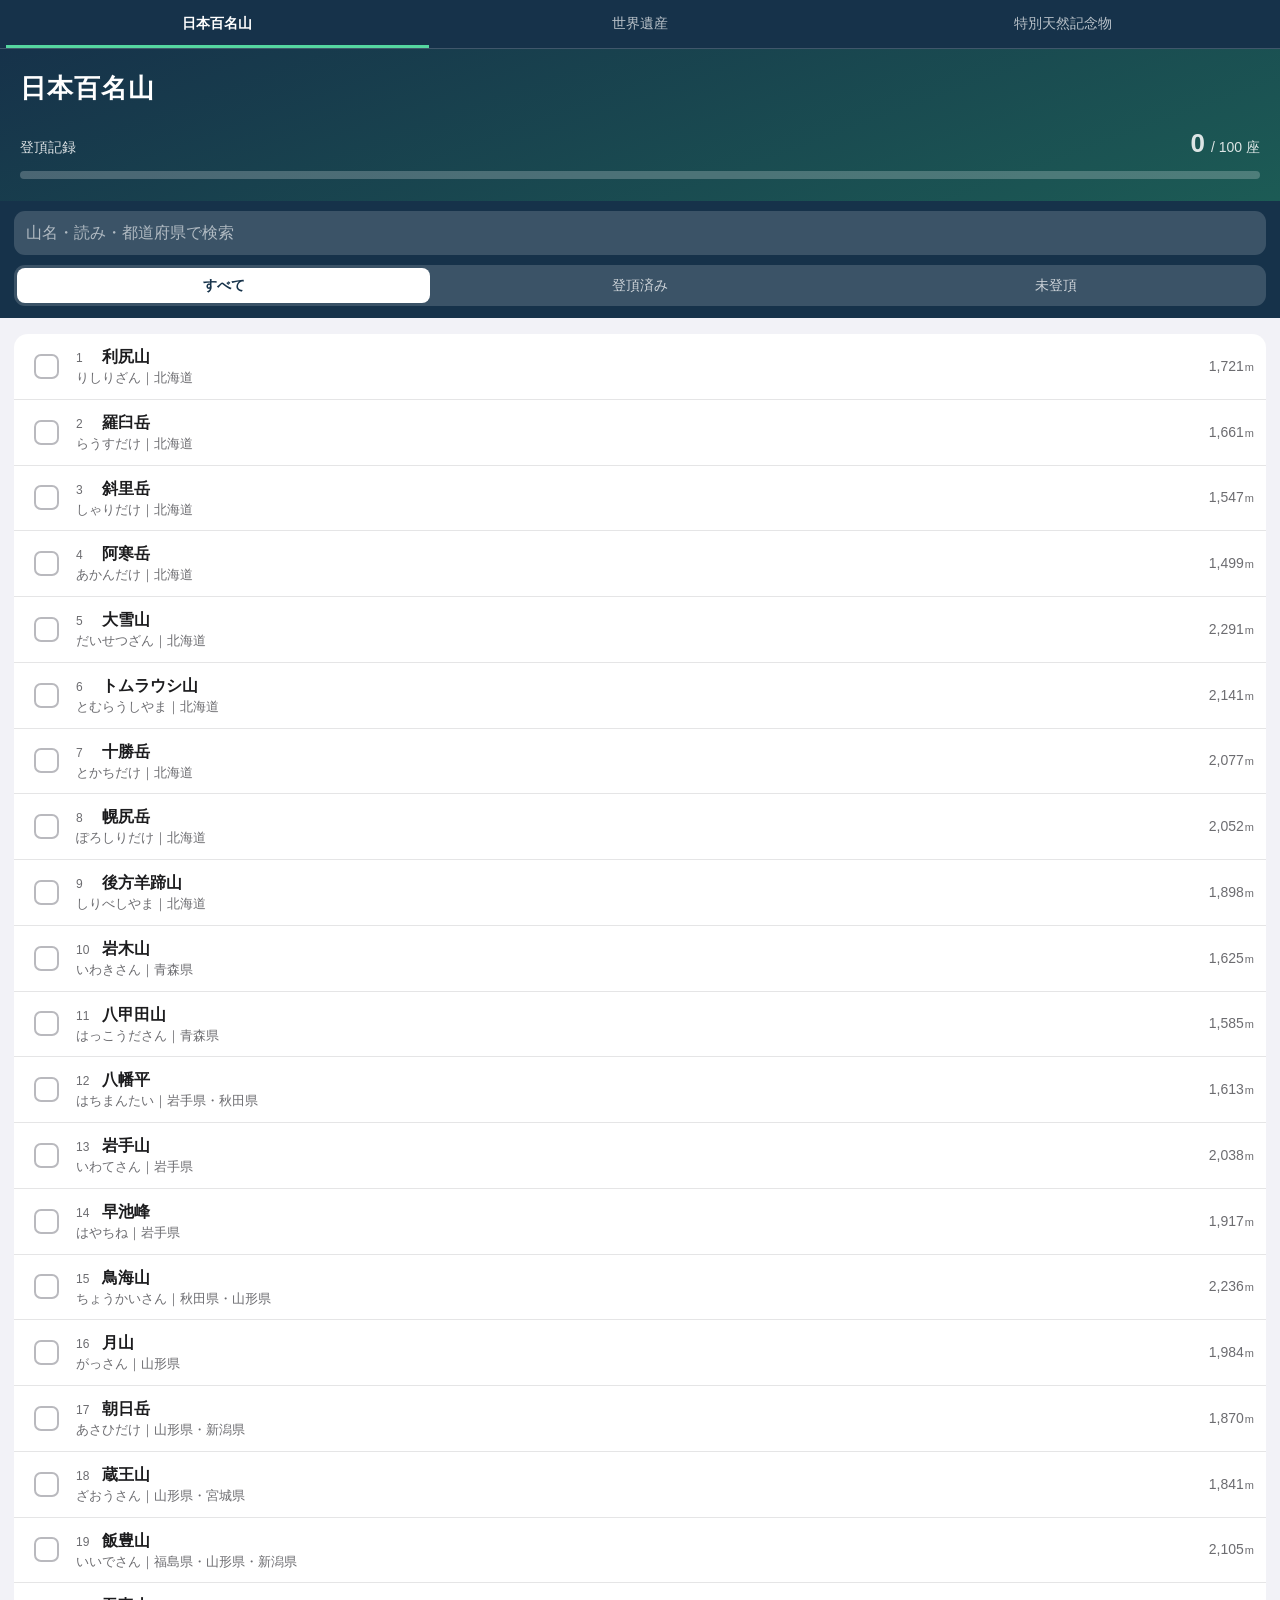
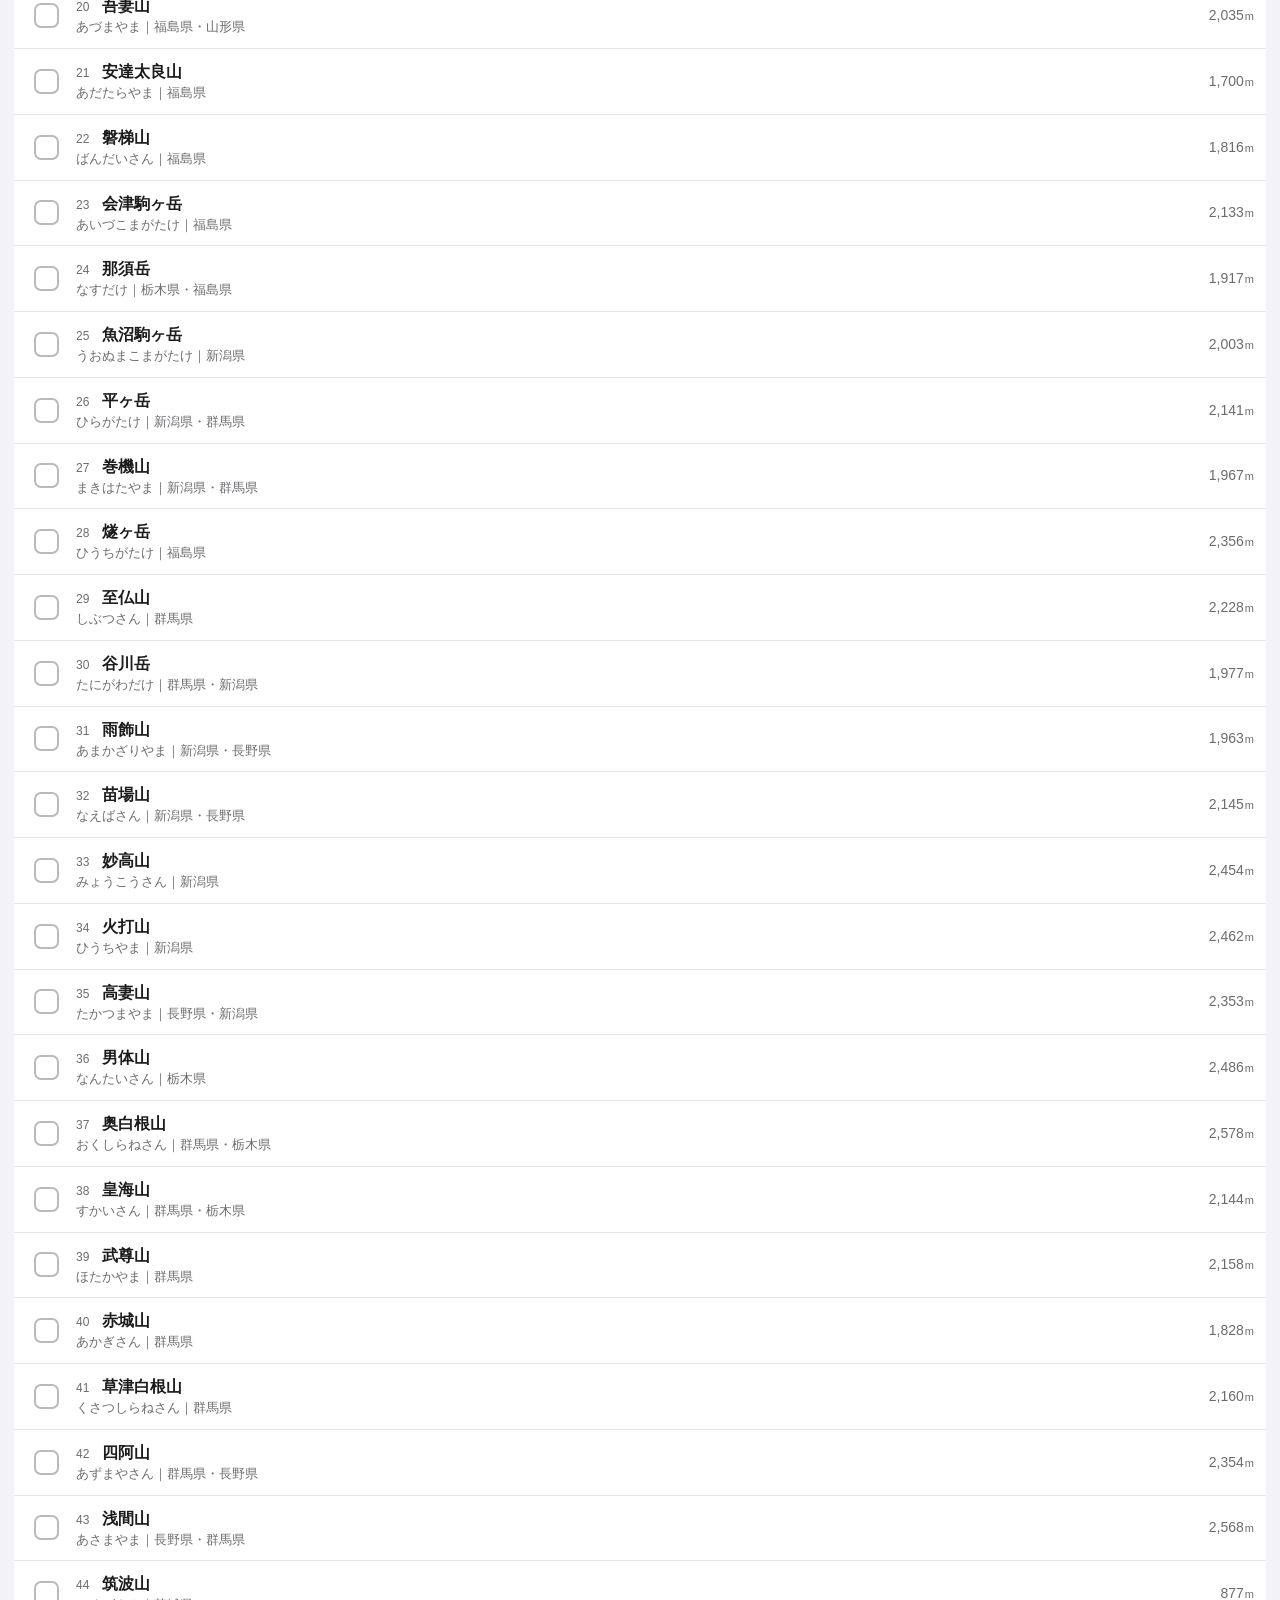
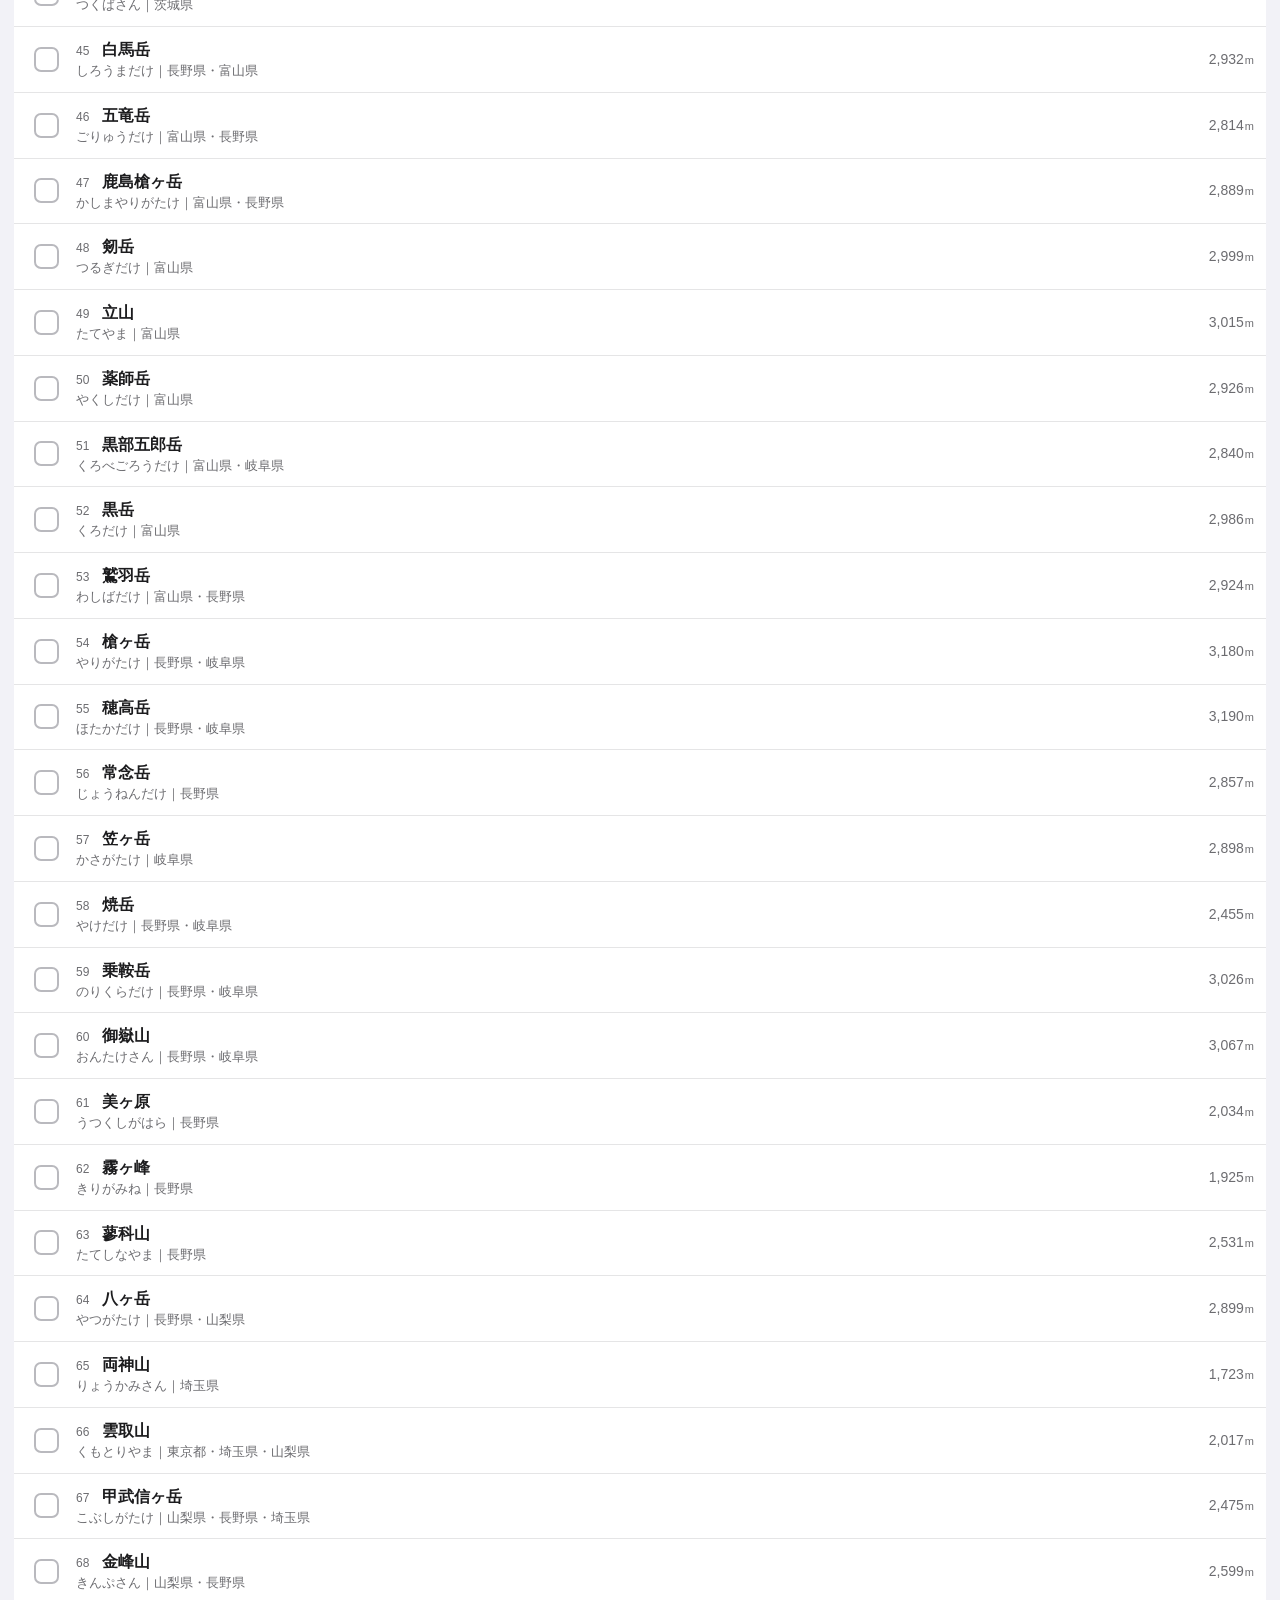
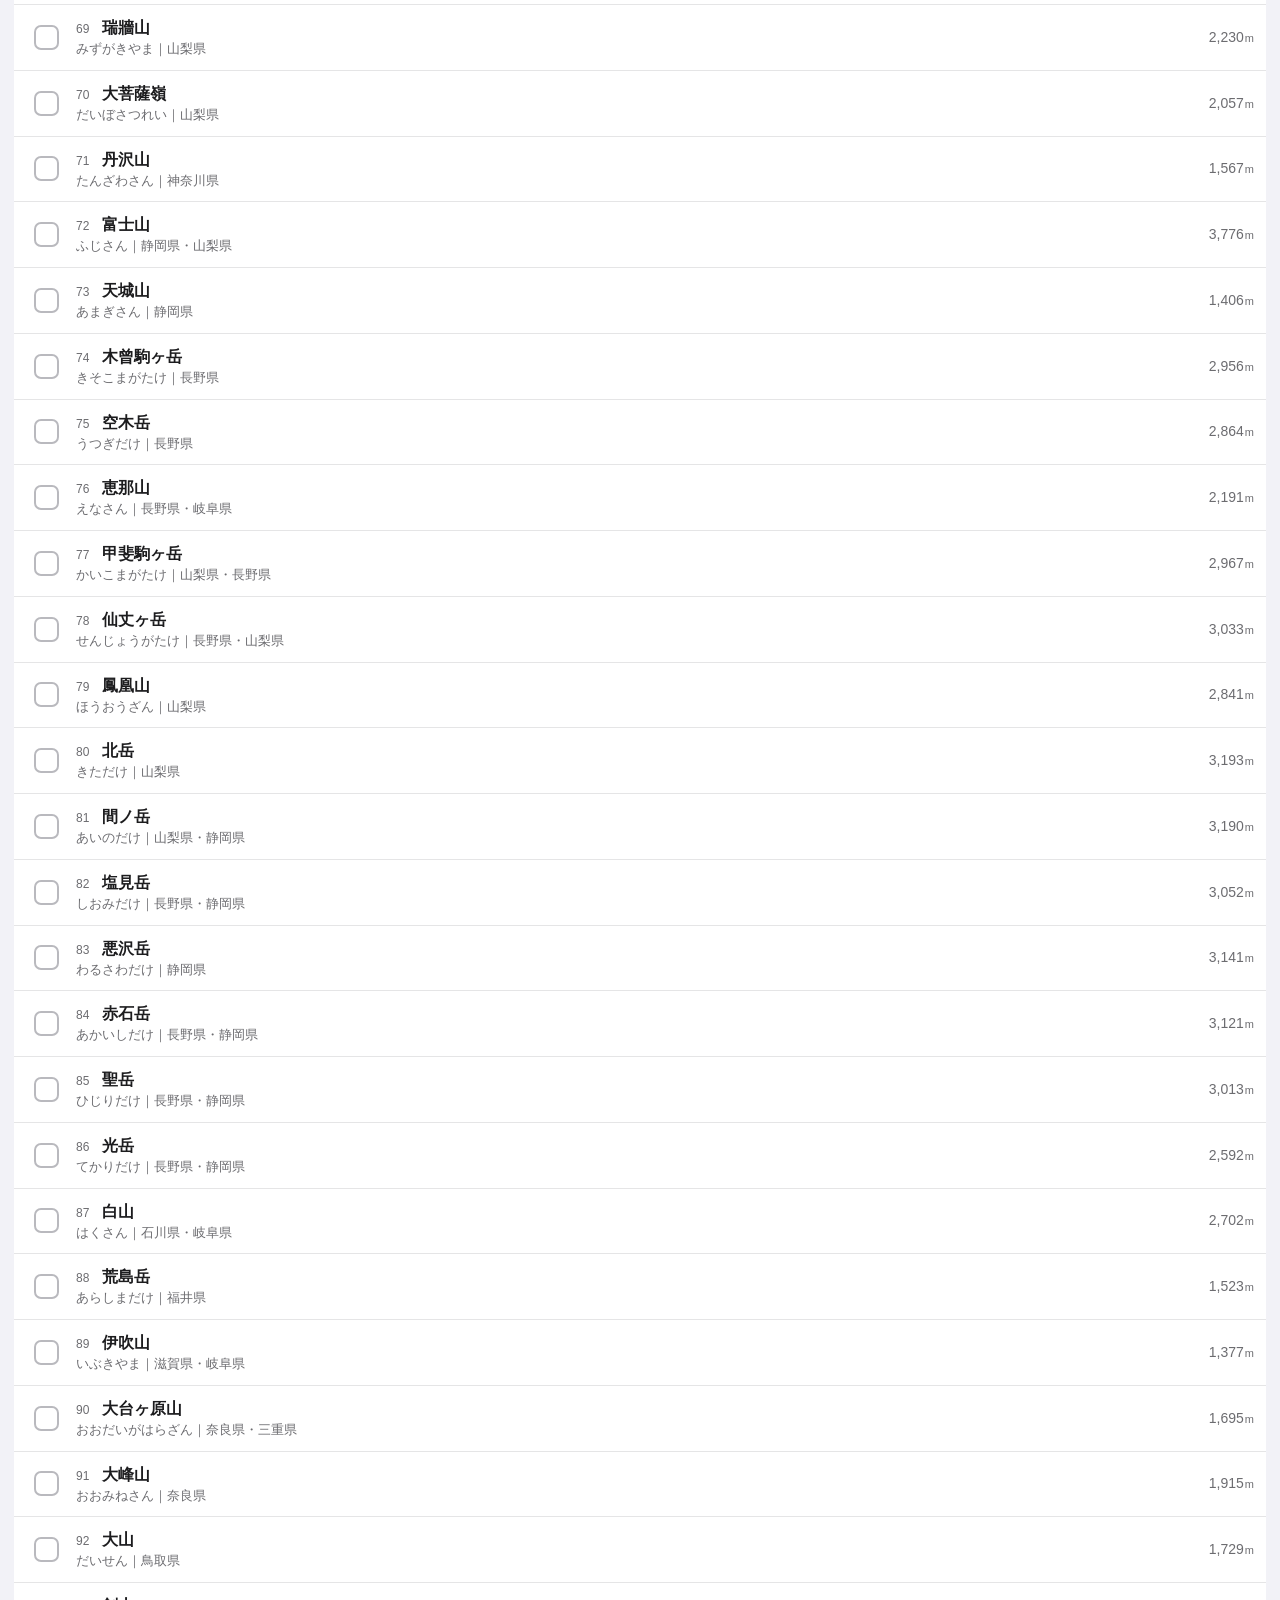
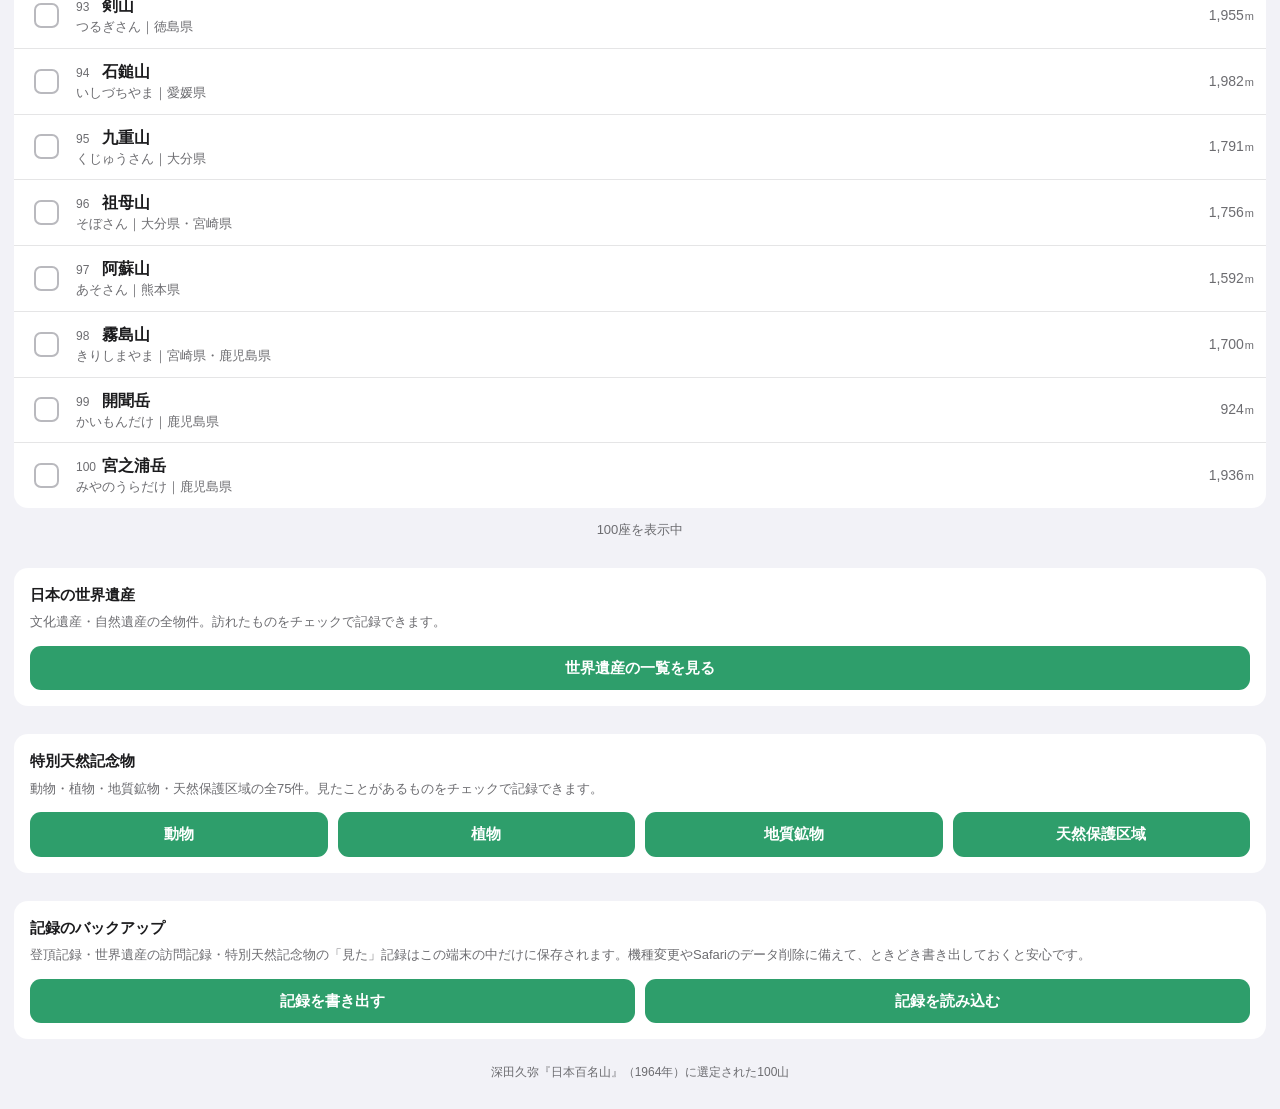
==== commit ea7b2b0e: "世界遺産ページと上部メニューを追加 日本の世界遺産を記録できるページを追加した。  - docs/world-heritage.html / world-heritage.js を新規作成   （区分" ====
--- a/docs/index.html
+++ b/docs/index.html
@@ -21,6 +21,7 @@
 
 <nav class="site-nav" aria-label="ページの切り替え">
   <a href="./index.html" class="on" aria-current="page">日本百名山</a>
+  <a href="./world-heritage.html">世界遺産</a>
   <a href="./monuments-animals.html">特別天然記念物</a>
 </nav>
 
@@ -50,6 +51,14 @@
   <p id="count" class="count"></p>
 
   <section class="backup">
+    <h2>日本の世界遺産</h2>
+    <p>文化遺産・自然遺産の全物件。訪れたものをチェックで記録できます。</p>
+    <div class="backup-buttons">
+      <a class="btn link-btn" href="./world-heritage.html">世界遺産の一覧を見る</a>
+    </div>
+  </section>
+
+  <section class="backup">
     <h2>特別天然記念物</h2>
     <p>動物・植物・地質鉱物・天然保護区域の全75件。見たことがあるものをチェックで記録できます。</p>
     <div class="backup-buttons">
@@ -62,7 +71,7 @@
 
   <section class="backup">
     <h2>記録のバックアップ</h2>
-    <p>登頂記録と特別天然記念物の「見た」記録はこの端末の中だけに保存されます。機種変更やSafariのデータ削除に備えて、ときどき書き出しておくと安心です。</p>
+    <p>登頂記録・世界遺産の訪問記録・特別天然記念物の「見た」記録はこの端末の中だけに保存されます。機種変更やSafariのデータ削除に備えて、ときどき書き出しておくと安心です。</p>
     <div class="backup-buttons">
       <button id="export" class="btn">記録を書き出す</button>
       <button id="importBtn" class="btn">記録を読み込む</button>
--- a/docs/styles.css
+++ b/docs/styles.css
@@ -40,24 +40,28 @@
 button, input { font: inherit; color: inherit; }
 button { cursor: pointer; }
 
-/* ---------- サイト上部の切り替え（百名山 ⇄ 特別天然記念物） ---------- */
+/* ---------- サイト上部の切り替え（百名山 ⇄ 世界遺産 ⇄ 特別天然記念物） ---------- */
 
 .site-nav {
   display: flex;
   background: var(--navy);
-  padding: 0 calc(8px + var(--safe-r)) 0 calc(8px + var(--safe-l));
+  padding: 0 calc(6px + var(--safe-r)) 0 calc(6px + var(--safe-l));
   border-bottom: 0.5px solid rgba(255, 255, 255, 0.18);
 }
 
 .site-nav a {
   flex: 1;
-  padding: 13px 6px 11px;
+  padding: 13px 3px 11px;
   border-bottom: 3px solid transparent;
   color: rgba(255, 255, 255, 0.7);
-  font-size: 15px;
+  font-size: 14px;
   text-align: center;
   text-decoration: none;
   white-space: nowrap;
+}
+
+@media (max-width: 340px) {
+  .site-nav a { font-size: 13px; letter-spacing: -0.02em; }
 }
 
 .site-nav a.on {
@@ -83,10 +87,11 @@
   letter-spacing: 0.04em;
 }
 
-/* 区分タブ（特別天然記念物のページ間リンク） */
+/* 区分タブ（特別天然記念物のページ間リンク／世界遺産の区分切り替え） */
 .cats {
   display: grid;
-  grid-template-columns: repeat(4, 1fr);
+  grid-auto-flow: column;
+  grid-auto-columns: 1fr;
   gap: 3px;
   padding: 3px;
   margin-bottom: 16px;
@@ -94,17 +99,20 @@
   background: rgba(255, 255, 255, 0.16);
 }
 
-.cats a {
+.cats a, .cats button {
   padding: 7px 2px;
+  border: 0;
   border-radius: 8px;
+  background: transparent;
   color: rgba(255, 255, 255, 0.75);
   font-size: 13px;
   text-align: center;
   text-decoration: none;
   white-space: nowrap;
-}
-
-.cats a.on {
+  transition: background 0.15s, color 0.15s;
+}
+
+.cats a.on, .cats button.on {
   background: #fff;
   color: var(--navy);
   font-weight: 600;
@@ -278,14 +286,33 @@
   text-overflow: ellipsis;
 }
 
-.elev {
+.elev, .year {
   flex: none;
   font-size: 14px;
   color: var(--sub);
   font-variant-numeric: tabular-nums;
 }
 
-.elev small { font-size: 11px; margin-left: 1px; }
+.elev small, .year small { font-size: 11px; margin-left: 1px; }
+
+/* 世界遺産の区分バッジ（文化 / 自然） */
+.tag {
+  display: inline-block;
+  margin-right: 5px;
+  padding: 0 5px;
+  border-radius: 4px;
+  font-size: 11px;
+  font-weight: 600;
+  vertical-align: 1px;
+}
+
+.tag.culture { background: rgba(22, 50, 74, 0.1); color: var(--navy); }
+.tag.nature { background: rgba(28, 91, 85, 0.12); color: var(--teal); }
+
+@media (prefers-color-scheme: dark) {
+  .tag.culture { background: rgba(126, 178, 224, 0.18); color: #8fc3ea; }
+  .tag.nature { background: rgba(85, 214, 160, 0.18); color: #55d6a0; }
+}
 
 .row.done .name { color: var(--green); }
 
